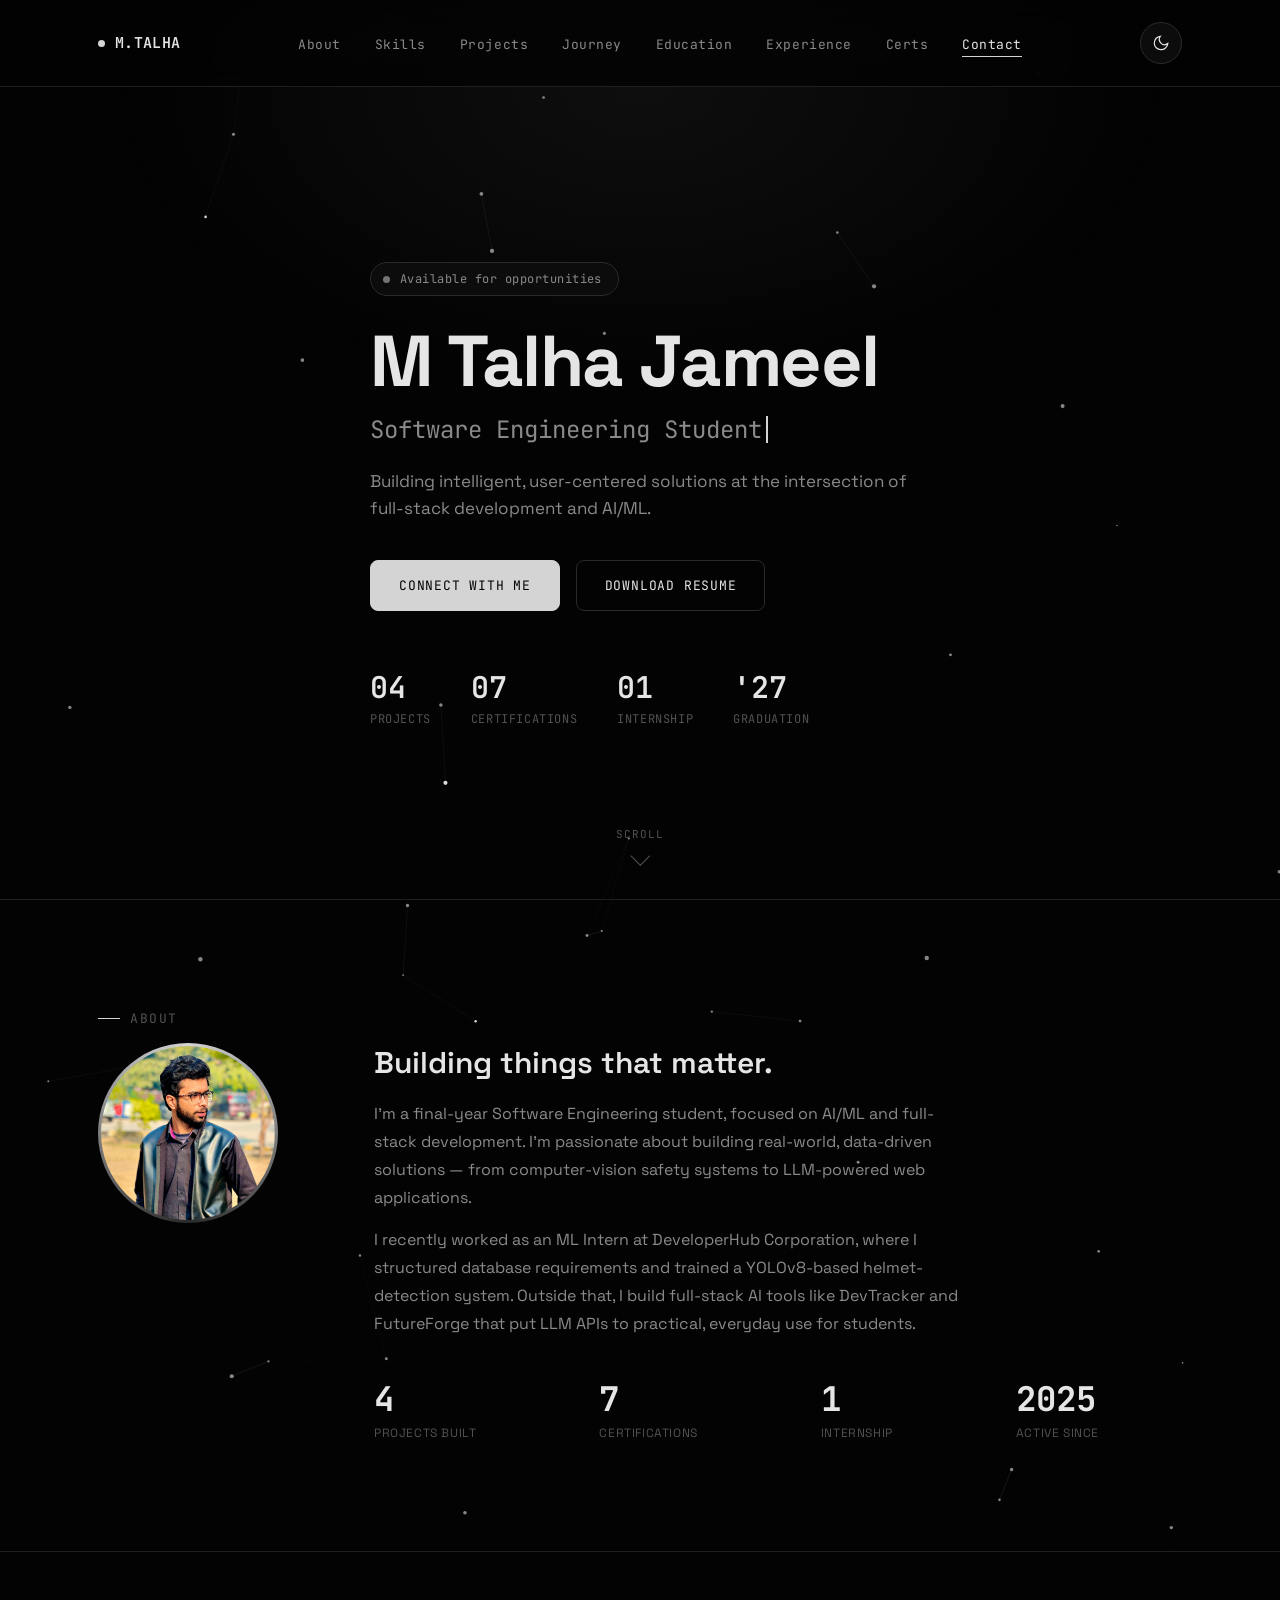
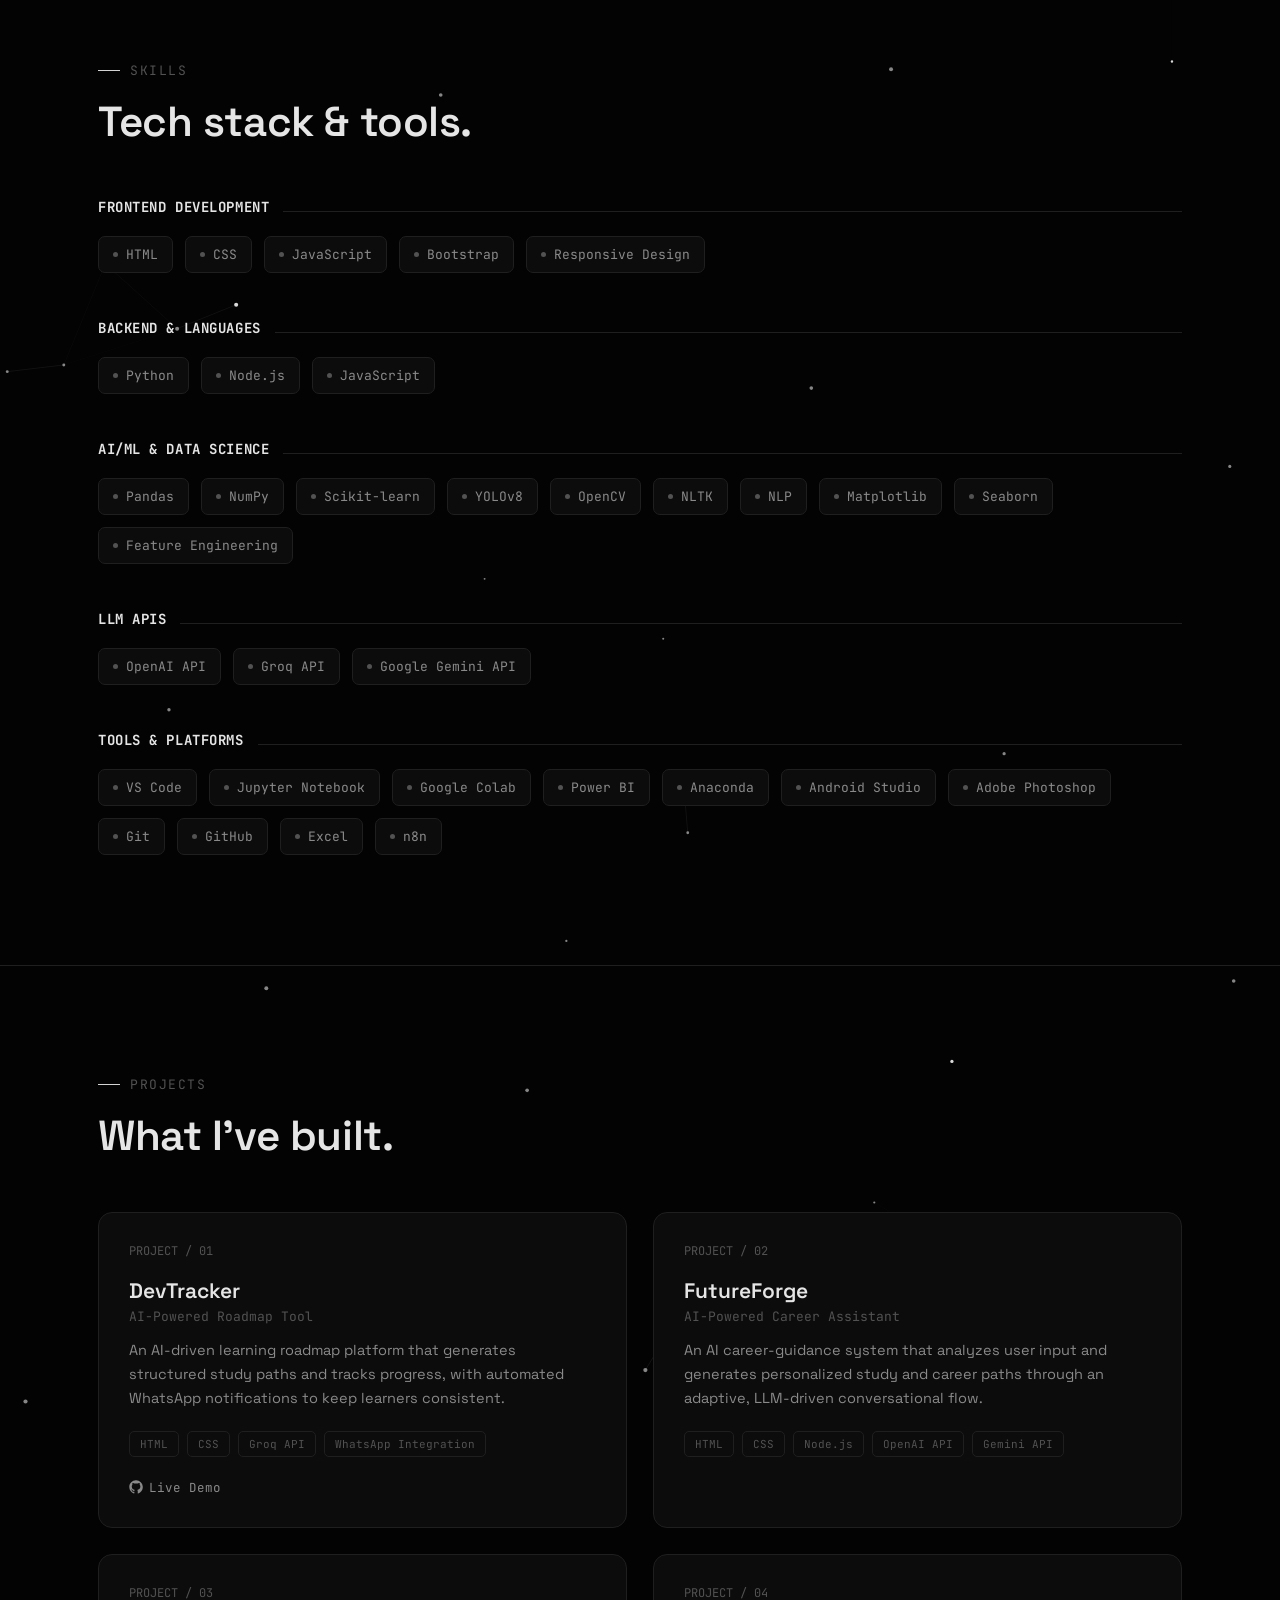
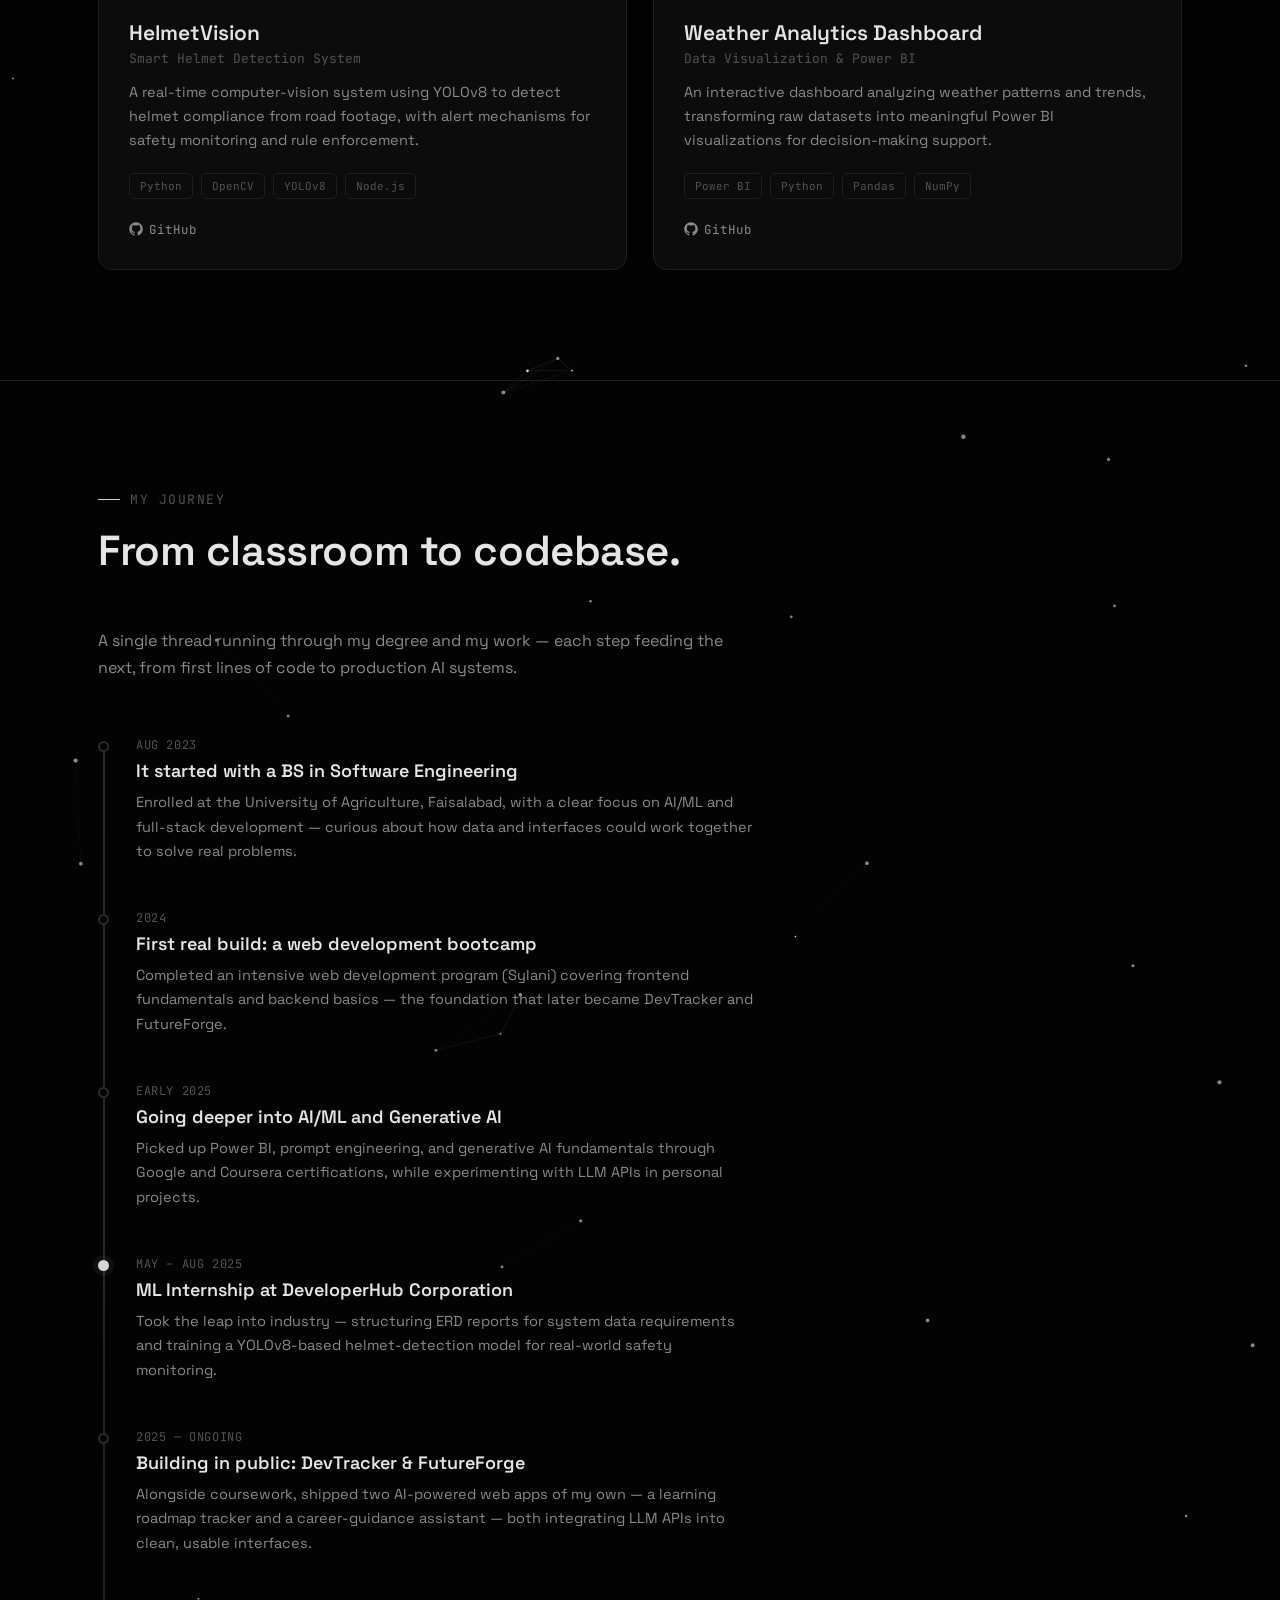
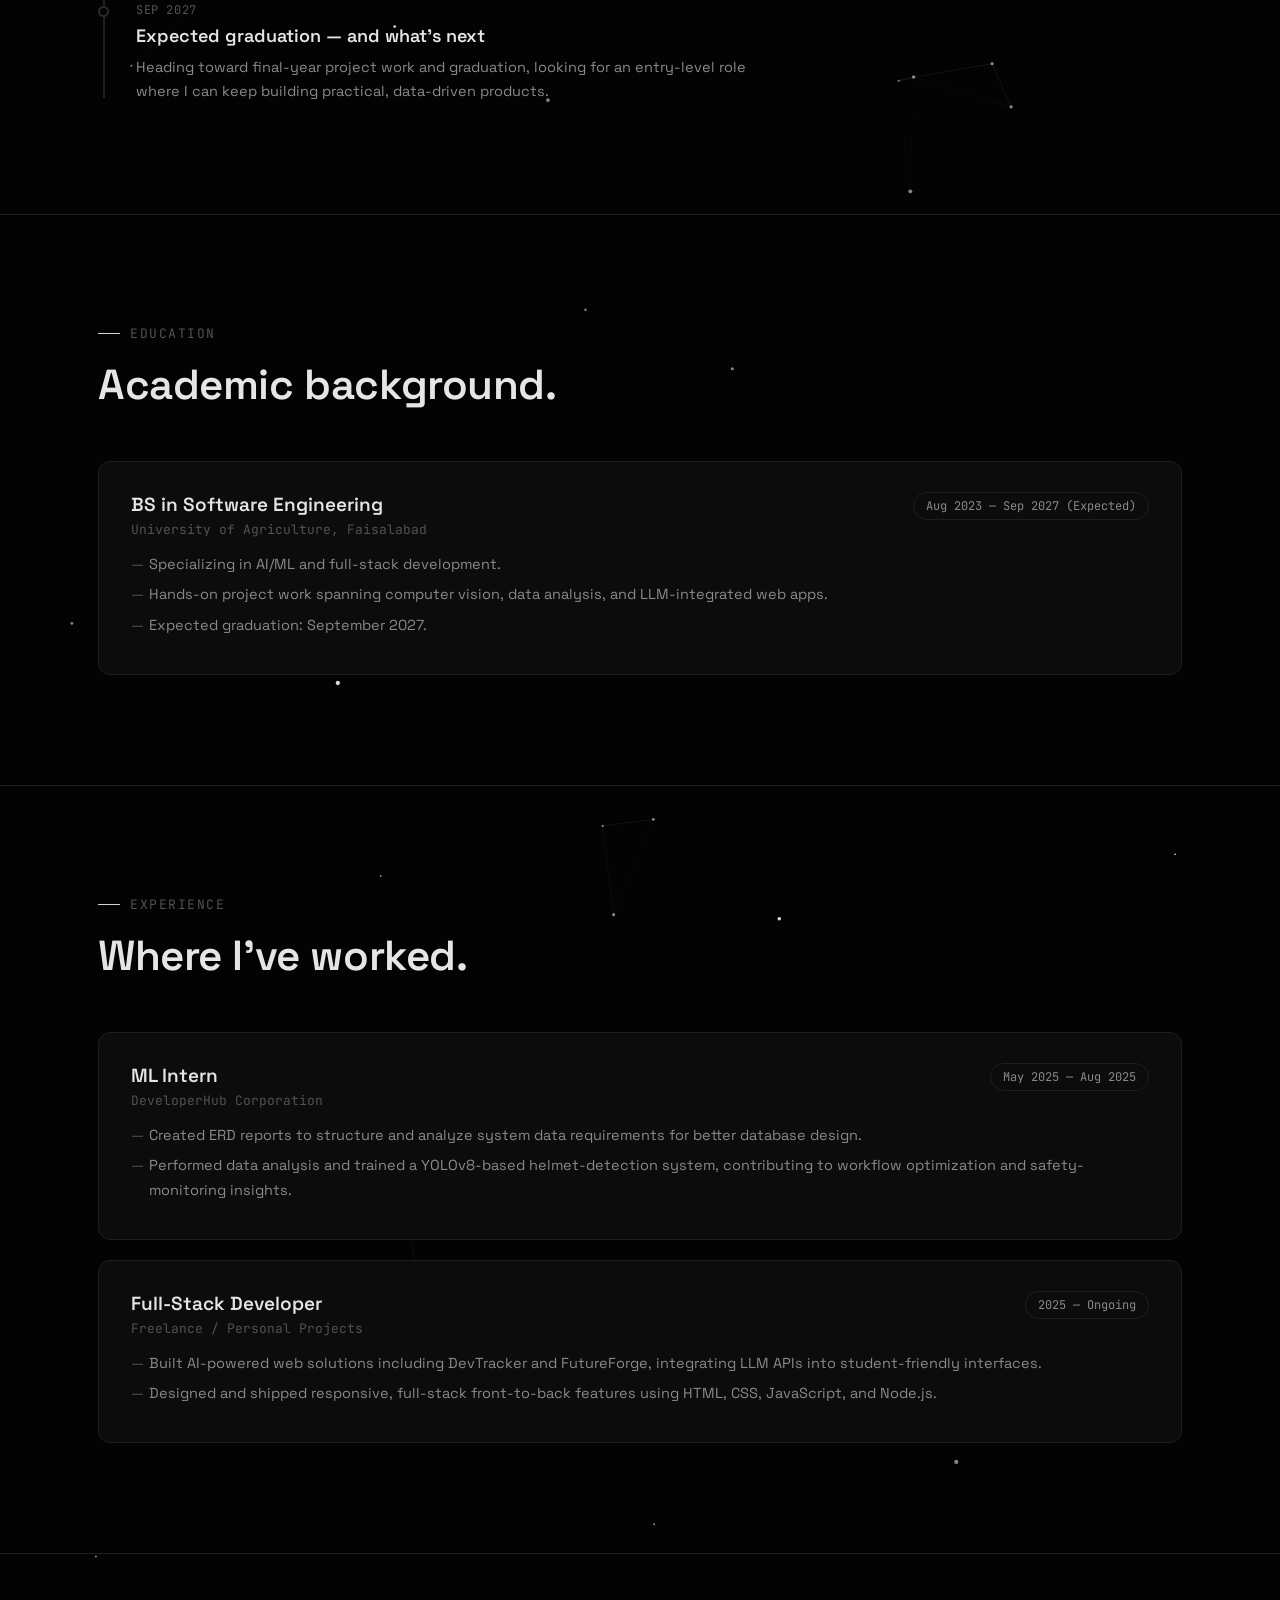
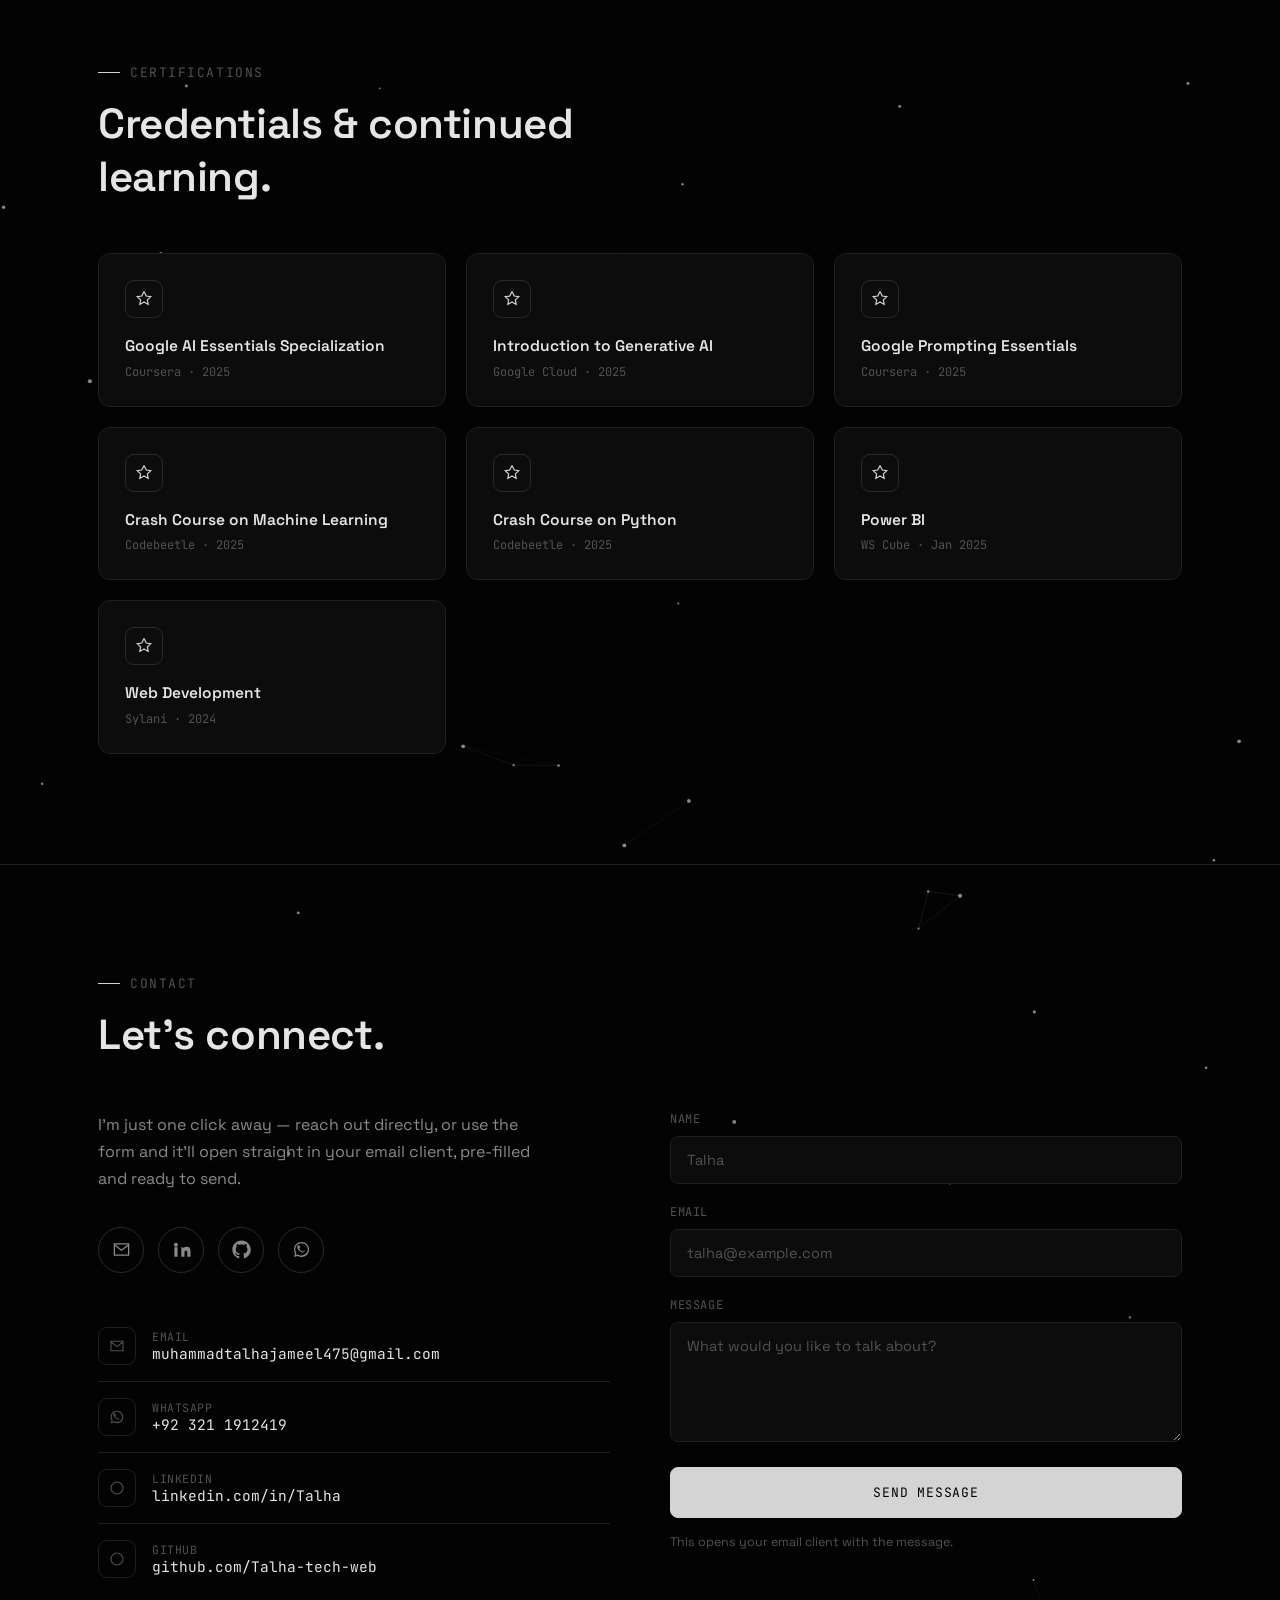
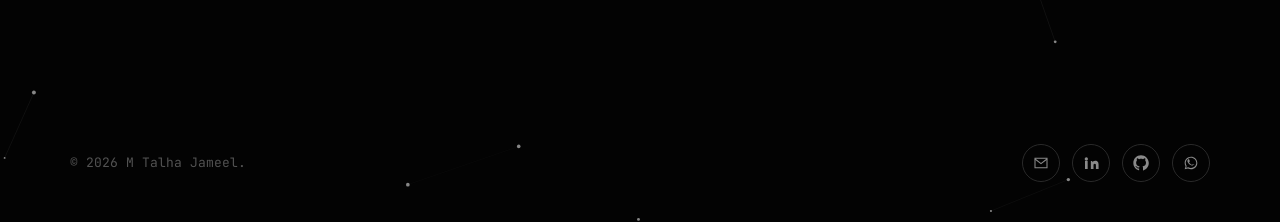
==== portfolio.html @ bb3cc90e "Add files via upload" ====
<!DOCTYPE html>
<html lang="en">

<head>
  <meta charset="UTF-8">
  <meta name="viewport" content="width=device-width, initial-scale=1.0">
  <title>M Talha Jameel — Software Engineer · Web Developer (MERN + AI)</title>
  <meta name="description"
    content="Portfolio of M Talha Jameel — final-year Software Engineering student, ML Intern, and full-stack developer building AI-powered web applications.">
  <link rel="stylesheet" href="styles.css">
</head>

<body>

  <canvas id="particle-canvas" class="bg-canvas-layer" aria-hidden="true"></canvas>
  <!-- Mobile -->
  <div class="menu-overlay"></div>
  <nav class="mobile-menu" aria-label="Mobile navigation">
    <a href="#about">About</a>
    <a href="#skills">Skills</a>
    <a href="#projects">Projects</a>
    <a href="#journey">My Journey</a>
    <a href="#education">Education</a>
    <a href="#experience">Experience</a>
    <a href="#certifications">Certifications</a>
    <a href="#contact">Contact</a>
  </nav>
  <!-- navbar -->
  <header class="navbar">
    <div class="navbar-inner">
      <a href="#hero" class="brand mono"><span class="brand-dot"></span> M.TALHA</a>
      <ul class="nav-links">
        <li><a href="#about" class="nav-link">About</a></li>
        <li><a href="#skills" class="nav-link">Skills</a></li>
        <li><a href="#projects" class="nav-link">Projects</a></li>
        <li><a href="#journey" class="nav-link">Journey</a></li>
        <li><a href="#education" class="nav-link">Education</a></li>
        <li><a href="#experience" class="nav-link">Experience</a></li>
        <li><a href="#certifications" class="nav-link">Certs</a></li>
        <li><a href="#contact" class="nav-link">Contact</a></li>
      </ul>
      <div class="nav-actions">
        <button class="theme-toggle" data-theme-toggle aria-label="Toggle dark / light theme">
          <svg class="icon-moon" viewBox="0 0 24 24" fill="none" stroke="currentColor" stroke-width="1.6">
            <path d="M21 12.79A9 9 0 1 1 11.21 3 7 7 0 0 0 21 12.79z" />
          </svg>
          <svg class="icon-sun" viewBox="0 0 24 24" fill="none" stroke="currentColor" stroke-width="1.6">
            <circle cx="12" cy="12" r="4.5" />
            <path
              d="M12 2v3M12 19v3M4.2 4.2l2.1 2.1M17.7 17.7l2.1 2.1M2 12h3M19 12h3M4.2 19.8l2.1-2.1M17.7 6.3l2.1-2.1" />
          </svg>
        </button>
        <button class="hamburger" aria-label="Open menu"><span></span><span></span><span></span></button>
      </div>
    </div>
  </header>

  <div class="page-shell">

    <!--1 -->
    <section class="hero" id="hero">
      <div class="hero-glow-overlay"></div>
      <div class="container">
        <div class="hero-content">
          <div class="pill reveal">
            <span class="live-dot"></span> Available for opportunities
          </div>

          <h1 class="hero-name reveal reveal-delay-1">M Talha Jameel</h1>

          <div class="hero-role mono reveal reveal-delay-2" id="hero-role">
            <span class="type-text"></span><span class="cursor" aria-hidden="true"></span>
          </div>

          <p class="hero-tagline reveal reveal-delay-3">
            Building intelligent, user-centered solutions at the intersection
            of full-stack development and AI/ML.
          </p>

          <div class="btn-row reveal reveal-delay-3">
            <a href="#contact" class="btn btn-primary">Connect With Me</a>
            <a href="M_Talha_Jameel_Resume.pdf" download="M_Talha_Jameel_Resume.pdf" class="btn btn-secondary">Download
              Resume</a>
          </div>

          <div class="stat-row reveal reveal-delay-4">
            <div class="stat-item">
              <div class="stat-number mono">04</div>
              <div class="stat-label mono">Projects</div>
            </div>
            <div class="stat-item">
              <div class="stat-number mono">07</div>
              <div class="stat-label mono">Certifications</div>
            </div>
            <div class="stat-item">
              <div class="stat-number mono">01</div>
              <div class="stat-label mono">Internship</div>
            </div>
            <div class="stat-item">
              <div class="stat-number mono">'27</div>
              <div class="stat-label mono">Graduation</div>
            </div>
          </div>
        </div>
      </div>

      <div class="scroll-indicator mono">
        Scroll <span class="chevron" aria-hidden="true"></span>
      </div>
    </section>

    <!--ABOUT -->
    <section class="section" id="about">
      <div class="container">
        <div class="section-tag mono reveal">About</div>
        <div class="about-grid">
          <div class="reveal">
            <div class="avatar-ring">
              <div class="avatar-inner">
                <img src="talha%20img.jpg" alt="M Talha Jameel" style="width: 100%; height: 100%; object-fit: cover;">
              </div>
            </div>
          </div>
          <div>
            <h2 class="about-headline reveal">Building things that matter.</h2>
            <p class="about-text reveal reveal-delay-1">
              I'm a final-year Software Engineering student, focused on AI/ML and full-stack development. I'm passionate
              about building
              real-world, data-driven solutions — from computer-vision safety systems to LLM-powered
              web applications.
            </p>
            <p class="about-text reveal reveal-delay-2">
              I recently worked as an ML Intern at DeveloperHub Corporation, where I structured
              database requirements and trained a YOLOv8-based helmet-detection system. Outside that,
              I build full-stack AI tools like DevTracker and FutureForge that put LLM APIs to
              practical, everyday use for students.
            </p>
            <div class="stat-counters reveal reveal-delay-3">
              <div class="counter-item">
                <div class="counter-number mono" data-counter="4">0</div>
                <div class="counter-label">Projects Built</div>
              </div>
              <div class="counter-item">
                <div class="counter-number mono" data-counter="7">0</div>
                <div class="counter-label">Certifications</div>
              </div>
              <div class="counter-item">
                <div class="counter-number mono" data-counter="1">0</div>
                <div class="counter-label">Internship</div>
              </div>
              <div class="counter-item">
                <div class="counter-number mono" data-counter="2025">0</div>
                <div class="counter-label">Active Since</div>
              </div>
            </div>
          </div>
        </div>
      </div>
    </section>

    <!--SKILLS-->
    <section class="section" id="skills">
      <div class="container">
        <div class="section-tag mono reveal">Skills</div>
        <h2 class="section-title reveal">Tech stack &amp; tools.</h2>

        <div class="skill-category reveal">
          <div class="skill-cat-head">
            <h3 class="mono">FRONTEND DEVELOPMENT</h3>
            <div class="div-line"></div>
          </div>
          <div class="badge-grid">
            <span class="badge"><span class="dot"></span>HTML</span>
            <span class="badge"><span class="dot"></span>CSS</span>
            <span class="badge"><span class="dot"></span>JavaScript</span>
            <span class="badge"><span class="dot"></span>Bootstrap</span>
            <span class="badge"><span class="dot"></span>Responsive Design</span>
          </div>
        </div>

        <div class="skill-category reveal">
          <div class="skill-cat-head">
            <h3 class="mono">BACKEND &amp; LANGUAGES</h3>
            <div class="div-line"></div>
          </div>
          <div class="badge-grid">
            <span class="badge"><span class="dot"></span>Python</span>
            <span class="badge"><span class="dot"></span>Node.js</span>
            <span class="badge"><span class="dot"></span>JavaScript</span>
          </div>
        </div>

        <div class="skill-category reveal">
          <div class="skill-cat-head">
            <h3 class="mono">AI/ML &amp; DATA SCIENCE</h3>
            <div class="div-line"></div>
          </div>
          <div class="badge-grid">
            <span class="badge"><span class="dot"></span>Pandas</span>
            <span class="badge"><span class="dot"></span>NumPy</span>
            <span class="badge"><span class="dot"></span>Scikit-learn</span>
            <span class="badge"><span class="dot"></span>YOLOv8</span>
            <span class="badge"><span class="dot"></span>OpenCV</span>
            <span class="badge"><span class="dot"></span>NLTK</span>
            <span class="badge"><span class="dot"></span>NLP</span>
            <span class="badge"><span class="dot"></span>Matplotlib</span>
            <span class="badge"><span class="dot"></span>Seaborn</span>
            <span class="badge"><span class="dot"></span>Feature Engineering</span>
          </div>
        </div>

        <div class="skill-category reveal">
          <div class="skill-cat-head">
            <h3 class="mono">LLM APIS</h3>
            <div class="div-line"></div>
          </div>
          <div class="badge-grid">
            <span class="badge"><span class="dot"></span>OpenAI API</span>
            <span class="badge"><span class="dot"></span>Groq API</span>
            <span class="badge"><span class="dot"></span>Google Gemini API</span>
          </div>
        </div>

        <div class="skill-category reveal">
          <div class="skill-cat-head">
            <h3 class="mono">TOOLS &amp; PLATFORMS</h3>
            <div class="div-line"></div>
          </div>
          <div class="badge-grid">
            <span class="badge"><span class="dot"></span>VS Code</span>
            <span class="badge"><span class="dot"></span>Jupyter Notebook</span>
            <span class="badge"><span class="dot"></span>Google Colab</span>
            <span class="badge"><span class="dot"></span>Power BI</span>
            <span class="badge"><span class="dot"></span>Anaconda</span>
            <span class="badge"><span class="dot"></span>Android Studio</span>
            <span class="badge"><span class="dot"></span>Adobe Photoshop</span>
            <span class="badge"><span class="dot"></span>Git</span>
            <span class="badge"><span class="dot"></span>GitHub</span>
            <span class="badge"><span class="dot"></span>Excel</span>
            <span class="badge"><span class="dot"></span>n8n</span>
          </div>
        </div>
      </div>
    </section>

    <!--PROJECTS -->
    <section class="section" id="projects">
      <div class="container">
        <div class="section-tag mono reveal">Projects</div>
        <h2 class="section-title reveal">What I've built.</h2>

        <div class="project-grid">

          <div class="project-card reveal">
            <div class="card-glow"></div>
            <div class="project-index mono">PROJECT / 01</div>
            <h3 class="project-title">DevTracker</h3>
            <div class="project-subtitle">AI-Powered Roadmap Tool</div>
            <p class="project-desc">
              An AI-driven learning roadmap platform that generates structured study paths and
              tracks progress, with automated WhatsApp notifications to keep learners consistent.
            </p>
            <div class="tag-row">
              <span class="tag">HTML</span><span class="tag">CSS</span><span class="tag">Groq API</span><span
                class="tag">WhatsApp Integration</span>
            </div>
            <div class="project-links">
              <a href="https://talha-tech-web.github.io/DevTracker/" target="_blank" rel="noopener"
                class="project-link mono">
                <svg viewBox="0 0 24 24" fill="currentColor">
                  <path
                    d="M12 .5C5.6.5.5 5.6.5 12c0 5.1 3.3 9.4 7.9 11 .6.1.8-.3.8-.6v-2.2c-3.2.7-3.9-1.4-3.9-1.4-.5-1.3-1.3-1.7-1.3-1.7-1-.7.1-.7.1-.7 1.2.1 1.8 1.2 1.8 1.2 1 1.8 2.7 1.3 3.4 1 .1-.7.4-1.3.7-1.6-2.6-.3-5.3-1.3-5.3-5.7 0-1.3.4-2.3 1.2-3.2-.1-.3-.5-1.5.1-3.1 0 0 1-.3 3.2 1.2.9-.3 1.9-.4 2.9-.4s2 .1 2.9.4c2.2-1.5 3.2-1.2 3.2-1.2.6 1.6.2 2.8.1 3.1.8.9 1.2 1.9 1.2 3.2 0 4.4-2.7 5.4-5.3 5.7.4.4.8 1.1.8 2.2v3.3c0 .3.2.7.8.6 4.6-1.6 7.9-5.9 7.9-11C23.5 5.6 18.4.5 12 .5Z" />
                </svg>
                Live Demo
              </a>
            </div>
          </div>

          <div class="project-card reveal">
            <div class="card-glow"></div>
            <div class="project-index mono">PROJECT / 02</div>
            <h3 class="project-title">FutureForge</h3>
            <div class="project-subtitle">AI-Powered Career Assistant</div>
            <p class="project-desc">
              An AI career-guidance system that analyzes user input and generates personalized
              study and career paths through an adaptive, LLM-driven conversational flow.
            </p>
            <div class="tag-row">
              <span class="tag">HTML</span><span class="tag">CSS</span><span class="tag">Node.js</span><span
                class="tag">OpenAI API</span><span class="tag">Gemini API</span>
            </div>
          </div>

          <div class="project-card reveal">
            <div class="card-glow"></div>
            <div class="project-index mono">PROJECT / 03</div>
            <h3 class="project-title">HelmetVision</h3>
            <div class="project-subtitle">Smart Helmet Detection System</div>
            <p class="project-desc">
              A real-time computer-vision system using YOLOv8 to detect helmet compliance from
              road footage, with alert mechanisms for safety monitoring and rule enforcement.
            </p>
            <div class="tag-row">
              <span class="tag">Python</span><span class="tag">OpenCV</span><span class="tag">YOLOv8</span><span
                class="tag">Node.js</span>
            </div>
            <div class="project-links">
              <a href="https://github.com/Talha-tech-web/helmetVision.git" target="_blank" rel="noopener"
                class="project-link mono">
                <svg viewBox="0 0 24 24" fill="currentColor">
                  <path
                    d="M12 .5C5.6.5.5 5.6.5 12c0 5.1 3.3 9.4 7.9 11 .6.1.8-.3.8-.6v-2.2c-3.2.7-3.9-1.4-3.9-1.4-.5-1.3-1.3-1.7-1.3-1.7-1-.7.1-.7.1-.7 1.2.1 1.8 1.2 1.8 1.2 1 1.8 2.7 1.3 3.4 1 .1-.7.4-1.3.7-1.6-2.6-.3-5.3-1.3-5.3-5.7 0-1.3.4-2.3 1.2-3.2-.1-.3-.5-1.5.1-3.1 0 0 1-.3 3.2 1.2.9-.3 1.9-.4 2.9-.4s2 .1 2.9.4c2.2-1.5 3.2-1.2 3.2-1.2.6 1.6.2 2.8.1 3.1.8.9 1.2 1.9 1.2 3.2 0 4.4-2.7 5.4-5.3 5.7.4.4.8 1.1.8 2.2v3.3c0 .3.2.7.8.6 4.6-1.6 7.9-5.9 7.9-11C23.5 5.6 18.4.5 12 .5Z" />
                </svg>
                GitHub
              </a>
            </div>
          </div>

          <div class="project-card reveal">
            <div class="card-glow"></div>
            <div class="project-index mono">PROJECT / 04</div>
            <h3 class="project-title">Weather Analytics Dashboard</h3>
            <div class="project-subtitle">Data Visualization &amp; Power BI</div>
            <p class="project-desc">
              An interactive dashboard analyzing weather patterns and trends, transforming raw
              datasets into meaningful Power BI visualizations for decision-making support.
            </p>
            <div class="tag-row">
              <span class="tag">Power BI</span><span class="tag">Python</span><span class="tag">Pandas</span><span
                class="tag">NumPy</span>
            </div>
            <div class="project-links">
              <a href="https://github.com/Talha-tech-web/weather-bi-.git" target="_blank" rel="noopener"
                class="project-link mono">
                <svg viewBox="0 0 24 24" fill="currentColor">
                  <path
                    d="M12 .5C5.6.5.5 5.6.5 12c0 5.1 3.3 9.4 7.9 11 .6.1.8-.3.8-.6v-2.2c-3.2.7-3.9-1.4-3.9-1.4-.5-1.3-1.3-1.7-1.3-1.7-1-.7.1-.7.1-.7 1.2.1 1.8 1.2 1.8 1.2 1 1.8 2.7 1.3 3.4 1 .1-.7.4-1.3.7-1.6-2.6-.3-5.3-1.3-5.3-5.7 0-1.3.4-2.3 1.2-3.2-.1-.3-.5-1.5.1-3.1 0 0 1-.3 3.2 1.2.9-.3 1.9-.4 2.9-.4s2 .1 2.9.4c2.2-1.5 3.2-1.2 3.2-1.2.6 1.6.2 2.8.1 3.1.8.9 1.2 1.9 1.2 3.2 0 4.4-2.7 5.4-5.3 5.7.4.4.8 1.1.8 2.2v3.3c0 .3.2.7.8.6 4.6-1.6 7.9-5.9 7.9-11C23.5 5.6 18.4.5 12 .5Z" />
                </svg>
                GitHub
              </a>
            </div>
          </div>

        </div>
      </div>
    </section>

    <!--MY JOURNEY -->
    <section class="section" id="journey">
      <div class="container">
        <div class="section-tag mono reveal">My Journey</div>
        <h2 class="section-title reveal">From classroom to codebase.</h2>
        <p class="journey-intro reveal">
          A single thread running through my degree and my work — each step feeding
          the next, from first lines of code to production AI systems.
        </p>

        <div class="timeline">
          <div class="timeline-track"></div>

          <div class="timeline-entry reveal">
            <div class="timeline-dot"></div>
            <div class="timeline-year mono">AUG 2023</div>
            <h3 class="timeline-heading">It started with a BS in Software Engineering</h3>
            <p class="timeline-text">
              Enrolled at the University of Agriculture, Faisalabad, with a clear focus on
              AI/ML and full-stack development — curious about how data and interfaces
              could work together to solve real problems.
            </p>
          </div>

          <div class="timeline-entry reveal">
            <div class="timeline-dot"></div>
            <div class="timeline-year mono">2024</div>
            <h3 class="timeline-heading">First real build: a web development bootcamp</h3>
            <p class="timeline-text">
              Completed an intensive web development program (Sylani) covering frontend
              fundamentals and backend basics — the foundation that later became DevTracker
              and FutureForge.
            </p>
          </div>

          <div class="timeline-entry reveal">
            <div class="timeline-dot"></div>
            <div class="timeline-year mono">EARLY 2025</div>
            <h3 class="timeline-heading">Going deeper into AI/ML and Generative AI</h3>
            <p class="timeline-text">
              Picked up Power BI, prompt engineering, and generative AI fundamentals through
              Google and Coursera certifications, while experimenting with LLM APIs in
              personal projects.
            </p>
          </div>

          <div class="timeline-entry is-current reveal">
            <div class="timeline-dot"></div>
            <div class="timeline-year mono">MAY – AUG 2025</div>
            <h3 class="timeline-heading">ML Internship at DeveloperHub Corporation</h3>
            <p class="timeline-text">
              Took the leap into industry — structuring ERD reports for system data
              requirements and training a YOLOv8-based helmet-detection model for
              real-world safety monitoring.
            </p>
          </div>

          <div class="timeline-entry reveal">
            <div class="timeline-dot"></div>
            <div class="timeline-year mono">2025 — ONGOING</div>
            <h3 class="timeline-heading">Building in public: DevTracker &amp; FutureForge</h3>
            <p class="timeline-text">
              Alongside coursework, shipped two AI-powered web apps of my own — a learning
              roadmap tracker and a career-guidance assistant — both integrating LLM APIs
              into clean, usable interfaces.
            </p>
          </div>

          <div class="timeline-entry reveal">
            <div class="timeline-dot"></div>
            <div class="timeline-year mono">SEP 2027</div>
            <h3 class="timeline-heading">Expected graduation — and what's next</h3>
            <p class="timeline-text">
              Heading toward final-year project work and graduation, looking for an
              entry-level role where I can keep building practical, data-driven products.
            </p>
          </div>
        </div>
      </div>
    </section>

    <!--EDUCATION -->
    <section class="section" id="education">
      <div class="container">
        <div class="section-tag mono reveal">Education</div>
        <h2 class="section-title reveal">Academic background.</h2>

        <div class="info-card reveal">
          <div class="info-card-top">
            <div>
              <div class="info-card-role">BS in Software Engineering</div>
              <div class="info-card-org">University of Agriculture, Faisalabad</div>
            </div>
            <div class="info-card-period mono">Aug 2023 — Sep 2027 (Expected)</div>
          </div>
          <ul>
            <li>Specializing in AI/ML and full-stack development.</li>
            <li>Hands-on project work spanning computer vision, data analysis, and LLM-integrated web apps.</li>
            <li>Expected graduation: September 2027.</li>
          </ul>
        </div>
      </div>
    </section>

    <!--EXPERIENCE -->
    <section class="section" id="experience">
      <div class="container">
        <div class="section-tag mono reveal">Experience</div>
        <h2 class="section-title reveal">Where I've worked.</h2>

        <div class="info-card reveal">
          <div class="info-card-top">
            <div>
              <div class="info-card-role">ML Intern</div>
              <div class="info-card-org">DeveloperHub Corporation</div>
            </div>
            <div class="info-card-period mono">May 2025 — Aug 2025</div>
          </div>
          <ul>
            <li>Created ERD reports to structure and analyze system data requirements for better database design.</li>
            <li>Performed data analysis and trained a YOLOv8-based helmet-detection system, contributing to workflow
              optimization and safety-monitoring insights.</li>
          </ul>
        </div>

        <div class="info-card reveal reveal-delay-1">
          <div class="info-card-top">
            <div>
              <div class="info-card-role">Full-Stack Developer</div>
              <div class="info-card-org">Freelance / Personal Projects</div>
            </div>
            <div class="info-card-period mono">2025 — Ongoing</div>
          </div>
          <ul>
            <li>Built AI-powered web solutions including DevTracker and FutureForge, integrating LLM APIs into
              student-friendly interfaces.</li>
            <li>Designed and shipped responsive, full-stack front-to-back features using HTML, CSS, JavaScript, and
              Node.js.</li>
          </ul>
        </div>
      </div>
    </section>

    <!--CERTIFICATIONS-->
    <section class="section" id="certifications">
      <div class="container">
        <div class="section-tag mono reveal">Certifications</div>
        <h2 class="section-title reveal">Credentials &amp; continued learning.</h2>

        <div class="cert-grid">
          <div class="cert-card reveal">
            <div class="cert-icon"><svg viewBox="0 0 24 24" fill="none" stroke="currentColor" stroke-width="1.6">
                <path d="M12 2l3 6 6 .9-4.5 4.3 1 6L12 16l-5.5 3.2 1-6L3 9l6-.9 3-6z" />
              </svg></div>
            <div class="cert-title">Google AI Essentials Specialization</div>
            <div class="cert-meta mono">Coursera · 2025</div>
          </div>
          <div class="cert-card reveal reveal-delay-1">
            <div class="cert-icon"><svg viewBox="0 0 24 24" fill="none" stroke="currentColor" stroke-width="1.6">
                <path d="M12 2l3 6 6 .9-4.5 4.3 1 6L12 16l-5.5 3.2 1-6L3 9l6-.9 3-6z" />
              </svg></div>
            <div class="cert-title">Introduction to Generative AI</div>
            <div class="cert-meta mono">Google Cloud · 2025</div>
          </div>
          <div class="cert-card reveal reveal-delay-2">
            <div class="cert-icon"><svg viewBox="0 0 24 24" fill="none" stroke="currentColor" stroke-width="1.6">
                <path d="M12 2l3 6 6 .9-4.5 4.3 1 6L12 16l-5.5 3.2 1-6L3 9l6-.9 3-6z" />
              </svg></div>
            <div class="cert-title">Google Prompting Essentials</div>
            <div class="cert-meta mono">Coursera · 2025</div>
          </div>
          <div class="cert-card reveal">
            <div class="cert-icon"><svg viewBox="0 0 24 24" fill="none" stroke="currentColor" stroke-width="1.6">
                <path d="M12 2l3 6 6 .9-4.5 4.3 1 6L12 16l-5.5 3.2 1-6L3 9l6-.9 3-6z" />
              </svg></div>
            <div class="cert-title">Crash Course on Machine Learning</div>
            <div class="cert-meta mono">Codebeetle · 2025</div>
          </div>
          <div class="cert-card reveal reveal-delay-1">
            <div class="cert-icon"><svg viewBox="0 0 24 24" fill="none" stroke="currentColor" stroke-width="1.6">
                <path d="M12 2l3 6 6 .9-4.5 4.3 1 6L12 16l-5.5 3.2 1-6L3 9l6-.9 3-6z" />
              </svg></div>
            <div class="cert-title">Crash Course on Python</div>
            <div class="cert-meta mono">Codebeetle · 2025</div>
          </div>
          <div class="cert-card reveal reveal-delay-2">
            <div class="cert-icon"><svg viewBox="0 0 24 24" fill="none" stroke="currentColor" stroke-width="1.6">
                <path d="M12 2l3 6 6 .9-4.5 4.3 1 6L12 16l-5.5 3.2 1-6L3 9l6-.9 3-6z" />
              </svg></div>
            <div class="cert-title">Power BI</div>
            <div class="cert-meta mono">WS Cube · Jan 2025</div>
          </div>
          <div class="cert-card reveal">
            <div class="cert-icon"><svg viewBox="0 0 24 24" fill="none" stroke="currentColor" stroke-width="1.6">
                <path d="M12 2l3 6 6 .9-4.5 4.3 1 6L12 16l-5.5 3.2 1-6L3 9l6-.9 3-6z" />
              </svg></div>
            <div class="cert-title">Web Development</div>
            <div class="cert-meta mono">Sylani · 2024</div>
          </div>
        </div>
      </div>
    </section>

    <!-- CONTACT-->
    <section class="section" id="contact" style="border-bottom:none;">
      <div class="container">
        <div class="section-tag mono reveal">Contact</div>
        <h2 class="section-title reveal">Let's connect.</h2>

        <div class="contact-grid">
          <div class="reveal">
            <p class="contact-lead">
              I'm just one click away — reach out directly, or use the form and
              it'll open straight in your email client, pre-filled and ready to send.
            </p>

            <div class="social-icons">
              <a href="mailto:muhammadtalhajameel475@gmail.com" class="social-icon" aria-label="Email" title="Email">
                <svg viewBox="0 0 24 24" fill="none" stroke="currentColor" stroke-width="1.6">
                  <path d="M3 5h18v14H3z" />
                  <path d="M3 6l9 7 9-7" />
                </svg>
              </a>
              <a href="https://www.linkedin.com/in/talha-9ba85627b?utm_source=share_via&utm_content=profile&utm_medium=member_android"
                target="_blank" rel="noopener" class="social-icon" aria-label="LinkedIn" title="LinkedIn">
                <svg viewBox="0 0 24 24" fill="currentColor">
                  <path
                    d="M4.98 3.5a2.5 2.5 0 1 1 0 5 2.5 2.5 0 0 1 0-5zM3 9h4v12H3V9zm6.5 0H14v1.7h.06c.6-1.1 2-2.2 4.1-2.2 4.4 0 5.2 2.6 5.2 6V21h-4v-5c0-1.2 0-2.7-1.7-2.7-1.7 0-1.9 1.3-1.9 2.6V21h-4V9z" />
                </svg>
              </a>
              <a href="https://github.com/Talha-tech-web" target="_blank" rel="noopener" class="social-icon"
                aria-label="GitHub" title="GitHub">
                <svg viewBox="0 0 24 24" fill="currentColor">
                  <path
                    d="M12 .5C5.6.5.5 5.6.5 12c0 5.1 3.3 9.4 7.9 11 .6.1.8-.3.8-.6v-2.2c-3.2.7-3.9-1.4-3.9-1.4-.5-1.3-1.3-1.7-1.3-1.7-1-.7.1-.7.1-.7 1.2.1 1.8 1.2 1.8 1.2 1 1.8 2.7 1.3 3.4 1 .1-.7.4-1.3.7-1.6-2.6-.3-5.3-1.3-5.3-5.7 0-1.3.4-2.3 1.2-3.2-.1-.3-.5-1.5.1-3.1 0 0 1-.3 3.2 1.2.9-.3 1.9-.4 2.9-.4s2 .1 2.9.4c2.2-1.5 3.2-1.2 3.2-1.2.6 1.6.2 2.8.1 3.1.8.9 1.2 1.9 1.2 3.2 0 4.4-2.7 5.4-5.3 5.7.4.4.8 1.1.8 2.2v3.3c0 .3.2.7.8.6 4.6-1.6 7.9-5.9 7.9-11C23.5 5.6 18.4.5 12 .5Z" />
                </svg>
              </a>
              <a href="https://wa.me/923211912419?text=Hi%20Talha%2C%20I%20saw%20your%20portfolio%20and%20would%20like%20to%20connect!"
                target="_blank" rel="noopener" class="social-icon" aria-label="WhatsApp" title="WhatsApp">
                <svg viewBox="0 0 24 24" fill="currentColor">
                  <path
                    d="M17.5 14.4c-.3-.1-1.7-.8-2-.9-.3-.1-.5-.1-.7.1-.2.3-.7.9-.9 1.1-.2.2-.3.2-.6.1-.3-.2-1.3-.5-2.4-1.5-.9-.8-1.5-1.8-1.7-2.1-.2-.3 0-.5.1-.6.1-.2.6-.7.8-.9.2-.2.2-.4.1-.6-.1-.2-.7-1.6-.9-2.2-.2-.5-.4-.4-.6-.4h-.5c-.2 0-.5.1-.7.3-.2.2-.9.9-.9 2.1s.9 2.5 1 2.7c.1.2 1.5 2.4 3.8 3.4 2.3 1 2.3.7 2.7.6.4 0 1.4-.6 1.6-1.1.2-.5.2-1 .1-1.1-.1-.1-.2-.1-.4-.2z" />
                  <path
                    d="M12 2.5c-5.2 0-9.5 4.2-9.5 9.5 0 1.8.5 3.4 1.4 4.8L2.5 21.5l4.9-1.3c1.3.8 2.9 1.2 4.6 1.2 5.2 0 9.5-4.2 9.5-9.5s-4.3-9.4-9.5-9.4zm0 17.1c-1.5 0-2.9-.4-4.1-1.1l-.3-.2-2.8.7.7-2.7-.2-.3c-.8-1.3-1.2-2.7-1.2-4.2 0-4.3 3.5-7.8 7.9-7.8s7.9 3.5 7.9 7.8-3.6 7.8-7.9 7.8z" />
                </svg>
              </a>
            </div>

            <a href="mailto:muhammadtalhajameel475@gmail.com" class="contact-row">
              <div class="contact-row-icon"><svg viewBox="0 0 24 24" fill="none" stroke="currentColor"
                  stroke-width="1.6">
                  <path d="M3 5h18v14H3z" />
                  <path d="M3 6l9 7 9-7" />
                </svg></div>
              <div>
                <div class="contact-row-label mono">Email</div>
                <div class="contact-row-value">muhammadtalhajameel475@gmail.com</div>
              </div>
            </a>
            <a href="https://wa.me/923211912419?text=Hi%20Talha%2C%20I%20saw%20your%20portfolio%20and%20would%20like%20to%20connect!"
              target="_blank" rel="noopener" class="contact-row">
              <div class="contact-row-icon"><svg viewBox="0 0 24 24" fill="currentColor">
                  <path
                    d="M17.5 14.4c-.3-.1-1.7-.8-2-.9-.3-.1-.5-.1-.7.1-.2.3-.7.9-.9 1.1-.2.2-.3.2-.6.1-.3-.2-1.3-.5-2.4-1.5-.9-.8-1.5-1.8-1.7-2.1-.2-.3 0-.5.1-.6.1-.2.6-.7.8-.9.2-.2.2-.4.1-.6-.1-.2-.7-1.6-.9-2.2-.2-.5-.4-.4-.6-.4h-.5c-.2 0-.5.1-.7.3-.2.2-.9.9-.9 2.1s.9 2.5 1 2.7c.1.2 1.5 2.4 3.8 3.4 2.3 1 2.3.7 2.7.6.4 0 1.4-.6 1.6-1.1.2-.5.2-1 .1-1.1-.1-.1-.2-.1-.4-.2z" />
                  <path
                    d="M12 2.5c-5.2 0-9.5 4.2-9.5 9.5 0 1.8.5 3.4 1.4 4.8L2.5 21.5l4.9-1.3c1.3.8 2.9 1.2 4.6 1.2 5.2 0 9.5-4.2 9.5-9.5s-4.3-9.4-9.5-9.4zm0 17.1c-1.5 0-2.9-.4-4.1-1.1l-.3-.2-2.8.7.7-2.7-.2-.3c-.8-1.3-1.2-2.7-1.2-4.2 0-4.3 3.5-7.8 7.9-7.8s7.9 3.5 7.9 7.8-3.6 7.8-7.9 7.8z" />
                </svg></div>
              <div>
                <div class="contact-row-label mono">WhatsApp</div>
                <div class="contact-row-value">+92 321 1912419</div>
              </div>
            </a>
            <a href="https://www.linkedin.com/in/talha-9ba85627b?utm_source=share_via&utm_content=profile&utm_medium=member_android"
              target="_blank" rel="noopener" class="contact-row">
              <div class="contact-row-icon"><svg viewBox="0 0 24 24" fill="none" stroke="currentColor"
                  stroke-width="1.6">
                  <circle cx="12" cy="12" r="9" />
                </svg></div>
              <div>
                <div class="contact-row-label mono">LinkedIn</div>
                <div class="contact-row-value">linkedin.com/in/Talha</div>
              </div>
            </a>
            <a href="https://github.com/Talha-tech-web" target="_blank" rel="noopener" class="contact-row">
              <div class="contact-row-icon"><svg viewBox="0 0 24 24" fill="none" stroke="currentColor"
                  stroke-width="1.6">
                  <circle cx="12" cy="12" r="9" />
                </svg></div>
              <div>
                <div class="contact-row-label mono">GitHub</div>
                <div class="contact-row-value">github.com/Talha-tech-web</div>
              </div>
            </a>
          </div>

          <form id="contact-form" data-mail-to="muhammadtalhajameel475@gmail.com" class="reveal reveal-delay-1">
            <div class="form-group">
              <label for="cf-name">Name</label>
              <input type="text" id="cf-name" name="name" placeholder="Talha" required>
            </div>
            <div class="form-group">
              <label for="cf-email">Email</label>
              <input type="email" id="cf-email" name="email" placeholder="talha@example.com" required>
            </div>
            <div class="form-group">
              <label for="cf-message">Message</label>
              <textarea id="cf-message" name="message" rows="5" placeholder="What would you like to talk about?"
                required></textarea>
            </div>
            <button type="submit" class="btn btn-primary" style="width:100%;">Send Message</button>
            <p class="form-note">This opens your email client with the message. </p>
          </form>
        </div>
      </div>
    </section>

  </div>
  <!-- /page-shell -->

  <!--  FOOTER -->
  <footer class="footer container page-shell">
    <div class="footer-credit mono">© <span id="year"></span> M Talha Jameel.</div>
    <div class="footer-socials">
      <a href="mailto:muhammadtalhajameel475@gmail.com" class="social-icon" aria-label="Email"><svg viewBox="0 0 24 24"
          fill="none" stroke="currentColor" stroke-width="1.6">
          <path d="M3 5h18v14H3z" />
          <path d="M3 6l9 7 9-7" />
        </svg></a>
      <a href="https://www.linkedin.com/in/talha-9ba85627b?utm_source=share_via&utm_content=profile&utm_medium=member_android"
        target="_blank" rel="noopener" class="social-icon" aria-label="LinkedIn"><svg viewBox="0 0 24 24"
          fill="currentColor">
          <path
            d="M4.98 3.5a2.5 2.5 0 1 1 0 5 2.5 2.5 0 0 1 0-5zM3 9h4v12H3V9zm6.5 0H14v1.7h.06c.6-1.1 2-2.2 4.1-2.2 4.4 0 5.2 2.6 5.2 6V21h-4v-5c0-1.2 0-2.7-1.7-2.7-1.7 0-1.9 1.3-1.9 2.6V21h-4V9z" />
        </svg></a>
      <a href="https://github.com/Talha-tech-web" target="_blank" rel="noopener" class="social-icon"
        aria-label="GitHub"><svg viewBox="0 0 24 24" fill="currentColor">
          <path
            d="M12 .5C5.6.5.5 5.6.5 12c0 5.1 3.3 9.4 7.9 11 .6.1.8-.3.8-.6v-2.2c-3.2.7-3.9-1.4-3.9-1.4-.5-1.3-1.3-1.7-1.3-1.7-1-.7.1-.7.1-.7 1.2.1 1.8 1.2 1.8 1.2 1 1.8 2.7 1.3 3.4 1 .1-.7.4-1.3.7-1.6-2.6-.3-5.3-1.3-5.3-5.7 0-1.3.4-2.3 1.2-3.2-.1-.3-.5-1.5.1-3.1 0 0 1-.3 3.2 1.2.9-.3 1.9-.4 2.9-.4s2 .1 2.9.4c2.2-1.5 3.2-1.2 3.2-1.2.6 1.6.2 2.8.1 3.1.8.9 1.2 1.9 1.2 3.2 0 4.4-2.7 5.4-5.3 5.7.4.4.8 1.1.8 2.2v3.3c0 .3.2.7.8.6 4.6-1.6 7.9-5.9 7.9-11C23.5 5.6 18.4.5 12 .5Z" />
        </svg></a>
      <a href="https://wa.me/923211912419" target="_blank" rel="noopener" class="social-icon" aria-label="WhatsApp"><svg
          viewBox="0 0 24 24" fill="currentColor">
          <path
            d="M17.5 14.4c-.3-.1-1.7-.8-2-.9-.3-.1-.5-.1-.7.1-.2.3-.7.9-.9 1.1-.2.2-.3.2-.6.1-.3-.2-1.3-.5-2.4-1.5-.9-.8-1.5-1.8-1.7-2.1-.2-.3 0-.5.1-.6.1-.2.6-.7.8-.9.2-.2.2-.4.1-.6-.1-.2-.7-1.6-.9-2.2-.2-.5-.4-.4-.6-.4h-.5c-.2 0-.5.1-.7.3-.2.2-.9.9-.9 2.1s.9 2.5 1 2.7c.1.2 1.5 2.4 3.8 3.4 2.3 1 2.3.7 2.7.6.4 0 1.4-.6 1.6-1.1.2-.5.2-1 .1-1.1-.1-.1-.2-.1-.4-.2z" />
          <path
            d="M12 2.5c-5.2 0-9.5 4.2-9.5 9.5 0 1.8.5 3.4 1.4 4.8L2.5 21.5l4.9-1.3c1.3.8 2.9 1.2 4.6 1.2 5.2 0 9.5-4.2 9.5-9.5s-4.3-9.4-9.5-9.4zm0 17.1c-1.5 0-2.9-.4-4.1-1.1l-.3-.2-2.8.7.7-2.7-.2-.3c-.8-1.3-1.2-2.7-1.2-4.2 0-4.3 3.5-7.8 7.9-7.8s7.9 3.5 7.9 7.8-3.6 7.8-7.9 7.8z" />
        </svg></a>
    </div>
  </footer>

  <script src="script.js"></script>
  <script>document.getElementById('year').textContent = new Date().getFullYear();</script>
</body>

</html>
---- styles.css ----
/* ---------- Fonts ---------- */
@import url('https://fonts.googleapis.com/css2?family=Space+Grotesk:wght@400;500;600;700&family=JetBrains+Mono:wght@400;500;600&display=swap');

/* ---------- Design tokens ---------- */
:root,
[data-theme="dark"] {
  --bg: #030303;
  --surface: #0c0c0c;
  --surface-hover: #141414;
  --elevated: #1a1a1a;
  --border: #1f1f1f;
  --border-hover: #2a2a2a;
  --text-primary: #e5e5e5;
  --text-secondary: #8a8a8a;
  --text-muted: #525252;
  --accent: #d4d4d4;
  --accent-hover: #ffffff;
  --accent-glow: rgba(212, 212, 212, 0.06);
  --success: #737373;
  --shadow-color: rgba(0, 0, 0, 0.6);
  --particle-text: #a3a3a3;
  --particle-muted: #dddddd;
  --particle-accent: #ffffff;
  color-scheme: dark;
}

[data-theme="light"] {
  --bg: #f7f7f5;
  --surface: #ffffff;
  --surface-hover: #f0f0ee;
  --elevated: #ffffff;
  --border: #e3e3e0;
  --border-hover: #d1d1cc;
  --text-primary: #171717;
  --text-secondary: #525252;
  --text-muted: #a3a3a3;
  --accent: #262626;
  --accent-hover: #000000;
  --accent-glow: rgba(0, 0, 0, 0.04);
  --success: #737373;
  --shadow-color: rgba(0, 0, 0, 0.08);
  --particle-text: #525252;
  --particle-muted: #171717;
  --particle-accent: #000000;
  color-scheme: light;
}

/* ---------- Reset ---------- */
* { margin: 0; padding: 0; box-sizing: border-box; }

html { scroll-behavior: smooth; }

body {
  background: var(--bg);
  color: var(--text-primary);
  font-family: 'Space Grotesk', sans-serif;
  -webkit-font-smoothing: antialiased;
  overflow-x: hidden;
  transition: background-color 0.4s ease, color 0.4s ease;
}

a { color: inherit; text-decoration: none; }
ul { list-style: none; }
button { font-family: inherit; cursor: pointer; border: none; background: none; color: inherit; }
img { max-width: 100%; display: block; }

::selection { background: var(--accent); color: var(--bg); }

::-webkit-scrollbar { width: 10px; }
::-webkit-scrollbar-track { background: var(--bg); }
::-webkit-scrollbar-thumb { background: var(--border-hover); border-radius: 10px; }
::-webkit-scrollbar-thumb:hover { background: var(--text-muted); }

.mono { font-family: 'JetBrains Mono', monospace; }

:focus-visible {
  outline: 2px solid var(--accent);
  outline-offset: 3px;
  border-radius: 4px;
}

/* ---------- Layout helpers ---------- */
.container {
  max-width: 1140px;
  margin: 0 auto;
  padding: 0 28px;
}

.section {
  padding: 110px 0;
  border-bottom: 1px solid var(--border);
  position: relative;
}

.section-tag {
  font-family: 'JetBrains Mono', monospace;
  font-size: 13px;
  letter-spacing: 0.12em;
  text-transform: uppercase;
  color: var(--text-muted);
  display: flex;
  align-items: center;
  gap: 10px;
  margin-bottom: 16px;
}

.section-tag::before {
  content: '';
  width: 22px;
  height: 1px;
  background: var(--accent);
}

.section-title {
  font-size: clamp(28px, 4vw, 42px);
  font-weight: 600;
  letter-spacing: -0.01em;
  margin-bottom: 50px;
  max-width: 640px;
}

.section-title span { color: var(--text-muted); }

.reveal {
  opacity: 0;
  transform: translateY(28px);
  transition: opacity 0.7s cubic-bezier(.2,.7,.2,1), transform 0.7s cubic-bezier(.2,.7,.2,1);
}
.reveal.is-visible { opacity: 1; transform: translateY(0); }
.reveal-delay-1 { transition-delay: .08s; }
.reveal-delay-2 { transition-delay: .16s; }
.reveal-delay-3 { transition-delay: .24s; }
.reveal-delay-4 { transition-delay: .32s; }

@media (prefers-reduced-motion: reduce) {
  .reveal { transition: none; opacity: 1; transform: none; }
  html { scroll-behavior: auto; }
}

/* ---------- Buttons ---------- */
.btn {
  display: inline-flex;
  align-items: center;
  justify-content: center;
  gap: 8px;
  font-family: 'JetBrains Mono', monospace;
  font-size: 13px;
  letter-spacing: 0.06em;
  text-transform: uppercase;
  padding: 16px 28px;
  border-radius: 8px;
  min-height: 48px;
  transition: transform 0.25s ease, box-shadow 0.25s ease, background-color 0.25s ease, border-color .25s ease, color .25s ease;
  white-space: nowrap;
}

.btn-primary {
  background: var(--accent);
  color: var(--bg);
  border: 1px solid var(--accent);
}
.btn-primary:hover {
  background: var(--accent-hover);
  border-color: var(--accent-hover);
  transform: translateY(-3px);
  box-shadow: 0 14px 34px var(--accent-glow), 0 0 0 1px var(--accent-glow);
}

.btn-secondary {
  background: transparent;
  color: var(--text-primary);
  border: 1px solid var(--border-hover);
}
.btn-secondary:hover {
  border-color: var(--accent);
  color: var(--accent-hover);
  transform: translateY(-3px);
  box-shadow: 0 14px 34px var(--shadow-color);
}

.btn-ghost {
  background: transparent;
  color: var(--text-secondary);
  border: 1px solid var(--border);
  padding: 12px 20px;
}
.btn-ghost:hover { border-color: var(--border-hover); color: var(--text-primary); }

.btn-row { display: flex; flex-wrap: wrap; gap: 16px; }

/* ---------- Navbar ---------- */
.navbar {
  position: fixed;
  top: 0; left: 0; right: 0;
  z-index: 1000;
  background: color-mix(in srgb, var(--bg) 78%, transparent);
  backdrop-filter: blur(14px);
  border-bottom: 1px solid var(--border);
  transition: padding 0.3s ease, background-color 0.3s ease;
}

.navbar-inner {
  display: flex;
  align-items: center;
  justify-content: space-between;
  padding: 22px 28px;
  max-width: 1140px;
  margin: 0 auto;
  transition: padding 0.3s ease;
}

.navbar.scrolled .navbar-inner { padding: 14px 28px; }

.brand {
  font-family: 'JetBrains Mono', monospace;
  font-weight: 600;
  font-size: 15px;
  letter-spacing: 0.02em;
  display: flex;
  align-items: center;
  gap: 10px;
}
.brand-dot { width: 7px; height: 7px; border-radius: 50%; background: var(--accent); }

.nav-links {
  display: flex;
  align-items: center;
  gap: 34px;
  list-style: none;
}

.nav-link {
  position: relative;
  font-family: 'JetBrains Mono', monospace;
  font-size: 13px;
  letter-spacing: 0.04em;
  color: var(--text-secondary);
  padding-bottom: 4px;
  transition: color 0.25s ease;
}
.nav-link::after {
  content: '';
  position: absolute;
  left: 0; bottom: 0;
  width: 0; height: 1px;
  background: var(--accent);
  transition: width 0.3s ease;
}
.nav-link:hover, .nav-link.active { color: var(--text-primary); }
.nav-link:hover::after, .nav-link.active::after { width: 100%; }

.nav-actions { display: flex; align-items: center; gap: 14px; }

.theme-toggle {
  width: 42px; height: 42px;
  border-radius: 50%;
  border: 1px solid var(--border-hover);
  display: flex; align-items: center; justify-content: center;
  background: var(--surface);
  color: var(--text-primary);
  transition: border-color 0.25s ease, transform 0.25s ease, background-color 0.25s ease;
  flex-shrink: 0;
}
.theme-toggle:hover { border-color: var(--accent); transform: rotate(20deg); }
.theme-toggle svg { width: 18px; height: 18px; }
[data-theme="dark"] .icon-sun { display: none; }
[data-theme="light"] .icon-moon { display: none; }

.hamburger {
  display: none;
  width: 42px; height: 42px;
  border-radius: 8px;
  border: 1px solid var(--border-hover);
  flex-direction: column;
  align-items: center;
  justify-content: center;
  gap: 5px;
  background: var(--surface);
}
.hamburger span {
  width: 18px; height: 1.5px;
  background: var(--text-primary);
  transition: transform 0.3s ease, opacity 0.3s ease;
}
.hamburger.open span:nth-child(1) { transform: translateY(6.5px) rotate(45deg); }
.hamburger.open span:nth-child(2) { opacity: 0; }
.hamburger.open span:nth-child(3) { transform: translateY(-6.5px) rotate(-45deg); }

.mobile-menu {
  position: fixed;
  top: 0; right: 0;
  height: 100vh;
  width: min(78vw, 320px);
  background: var(--surface);
  border-left: 1px solid var(--border);
  z-index: 1100;
  display: flex;
  flex-direction: column;
  padding: 100px 32px 40px;
  gap: 26px;
  transform: translateX(100%);
  transition: transform 0.4s cubic-bezier(.2,.8,.2,1);
}
.mobile-menu.open { transform: translateX(0); }
.mobile-menu a {
  font-family: 'JetBrains Mono', monospace;
  font-size: 16px;
  color: var(--text-secondary);
  opacity: 0;
  transform: translateX(14px);
  transition: opacity 0.4s ease, transform 0.4s ease, color 0.25s ease;
}
.mobile-menu.open a { opacity: 1; transform: translateX(0); }
.mobile-menu a:hover { color: var(--accent-hover); }
.menu-overlay {
  position: fixed; inset: 0;
  background: rgba(0,0,0,0.5);
  z-index: 1050;
  opacity: 0; pointer-events: none;
  transition: opacity 0.3s ease;
}
.menu-overlay.open { opacity: 1; pointer-events: auto; }

/* ===================================================================
   PORTFOLIO PAGE-WIDE ANIMATED BACKGROUND (persists across sections)
=================================================================== */
.bg-canvas-layer {
  position: fixed;
  top: 0; left: 0;
  width: 100%; height: 100%;
  z-index: 0;
  pointer-events: none;
}
#particle-canvas { width: 100%; height: 100%; display: block; }

.page-shell { position: relative; z-index: 1; }

/* fade the wired-network slightly stronger right behind hero */
.hero-glow-overlay {
  position: absolute;
  inset: 0;
  background: radial-gradient(ellipse 60% 50% at 50% 10%, var(--accent-glow), transparent 70%);
  pointer-events: none;
}

/* ---------- Hero ---------- */
.hero {
  min-height: 100vh;
  display: flex;
  align-items: center;
  position: relative;
  padding-top: 90px;
  border-bottom: 1px solid var(--border);
  overflow: hidden;
}

.hero-content { position: relative; z-index: 2; max-width: 720px; }

.pill {
  display: inline-flex;
  align-items: center;
  gap: 10px;
  border: 1px solid var(--border-hover);
  border-radius: 100px;
  padding: 8px 16px 8px 12px;
  font-family: 'JetBrains Mono', monospace;
  font-size: 12px;
  letter-spacing: 0.04em;
  color: var(--text-secondary);
  background: var(--surface);
  margin-bottom: 28px;
}
.live-dot {
  width: 7px; height: 7px; border-radius: 50%;
  background: var(--success);
  box-shadow: 0 0 0 0 var(--success);
  animation: pulse-dot 2s infinite;
}
@keyframes pulse-dot {
  0% { box-shadow: 0 0 0 0 rgba(115,115,115,0.55); }
  70% { box-shadow: 0 0 0 7px rgba(115,115,115,0); }
  100% { box-shadow: 0 0 0 0 rgba(115,115,115,0); }
}

.hero-name {
  font-size: clamp(40px, 6.4vw, 72px);
  font-weight: 700;
  letter-spacing: -0.02em;
  line-height: 1.05;
  margin-bottom: 14px;
}

.hero-role {
  font-family: 'JetBrains Mono', monospace;
  font-size: clamp(18px, 2.2vw, 24px);
  color: var(--text-secondary);
  min-height: 32px;
  margin-bottom: 22px;
  display: flex;
  align-items: center;
}
.hero-role .cursor {
  display: inline-block;
  width: 2px; height: 1.1em;
  background: var(--accent);
  margin-left: 4px;
  animation: blink 1s steps(1) infinite;
}
@keyframes blink { 50% { opacity: 0; } }

.hero-tagline {
  font-size: 17px;
  color: var(--text-secondary);
  max-width: 540px;
  line-height: 1.6;
  margin-bottom: 38px;
}

.stat-row {
  display: flex;
  flex-wrap: wrap;
  gap: 40px;
  margin-top: 56px;
}
.stat-item .stat-number {
  font-family: 'JetBrains Mono', monospace;
  font-size: 30px;
  font-weight: 600;
  color: var(--text-primary);
}
.stat-item .stat-label {
  font-size: 12px;
  letter-spacing: 0.05em;
  text-transform: uppercase;
  color: var(--text-muted);
  margin-top: 4px;
}

.scroll-indicator {
  position: absolute;
  bottom: 36px; left: 50%;
  transform: translateX(-50%);
  display: flex; flex-direction: column; align-items: center; gap: 8px;
  color: var(--text-muted);
  font-family: 'JetBrains Mono', monospace;
  font-size: 11px;
  letter-spacing: 0.08em;
  text-transform: uppercase;
  z-index: 2;
}
.scroll-indicator .chevron {
  width: 14px; height: 14px;
  border-right: 1.5px solid var(--text-muted);
  border-bottom: 1.5px solid var(--text-muted);
  transform: rotate(45deg);
  animation: bob 1.8s ease-in-out infinite;
}
@keyframes bob { 0%,100% { transform: rotate(45deg) translate(0,0); } 50% { transform: rotate(45deg) translate(4px,4px); } }

/* ---------- About ---------- */
.about-grid {
  display: grid;
  grid-template-columns: 220px 1fr;
  gap: 56px;
  align-items: start;
}
.avatar-ring {
  width: 180px; height: 180px;
  border-radius: 50%;
  display: flex; align-items: center; justify-content: center;
  background: conic-gradient(from 180deg, var(--border-hover), var(--accent), var(--border-hover));
  padding: 3px;
}
.avatar-inner {
  width: 100%; height: 100%;
  border-radius: 50%;
  background: var(--surface);
  display: flex; align-items: center; justify-content: center;
  font-family: 'JetBrains Mono', monospace;
  font-size: 38px;
  font-weight: 600;
  color: var(--text-primary);
  overflow: hidden;
}
.about-eyebrow { font-size: 13px; }
.about-headline { font-size: clamp(22px, 3vw, 30px); font-weight: 600; margin-bottom: 18px; max-width: 520px; }
.about-text { color: var(--text-secondary); line-height: 1.75; max-width: 600px; margin-bottom: 14px; }

.stat-counters {
  display: grid;
  grid-template-columns: repeat(4, auto);
  gap: 40px;
  margin-top: 38px;
}
.counter-item .counter-number {
  font-family: 'JetBrains Mono', monospace;
  font-size: 34px;
  font-weight: 700;
  color: var(--text-primary);
}
.counter-item .counter-label {
  font-size: 12px;
  color: var(--text-muted);
  text-transform: uppercase;
  letter-spacing: 0.05em;
  margin-top: 4px;
}

/* ---------- Skills ---------- */
.skill-category { margin-bottom: 46px; }
.skill-category:last-child { margin-bottom: 0; }
.skill-cat-head {
  display: flex; align-items: baseline; gap: 14px;
  margin-bottom: 20px;
}
.skill-cat-head h3 {
  font-family: 'JetBrains Mono', monospace;
  font-size: 14px;
  letter-spacing: 0.04em;
  color: var(--text-primary);
  white-space: nowrap;
}
.skill-cat-head .div-line { flex: 1; height: 1px; background: var(--border); }

.badge-grid { display: flex; flex-wrap: wrap; gap: 12px; }
.badge {
  display: inline-flex; align-items: center; gap: 8px;
  border: 1px solid var(--border);
  border-radius: 7px;
  padding: 9px 14px;
  font-family: 'JetBrains Mono', monospace;
  font-size: 13px;
  color: var(--text-secondary);
  background: var(--surface);
  transition: border-color 0.25s ease, transform 0.25s ease, color 0.25s ease, background-color 0.25s ease;
}
.badge .dot { width: 5px; height: 5px; border-radius: 50%; background: var(--text-muted); transition: background-color .25s ease; }
.badge:hover {
  border-color: var(--accent);
  color: var(--text-primary);
  transform: translateY(-3px);
  background: var(--surface-hover);
}
.badge:hover .dot { background: var(--accent); }

/* ---------- Projects ---------- */
.project-grid {
  display: grid;
  grid-template-columns: repeat(2, 1fr);
  gap: 26px;
}
.project-card {
  position: relative;
  border: 1px solid var(--border);
  border-radius: 14px;
  padding: 30px;
  background: var(--surface);
  overflow: hidden;
  transition: transform 0.35s ease, border-color 0.35s ease, box-shadow 0.35s ease;
}
.project-card::before {
  content: '';
  position: absolute;
  top: 0; left: 0; right: 0; height: 2px;
  background: linear-gradient(90deg, transparent, var(--accent), transparent);
  transform: scaleX(0);
  transition: transform 0.45s ease;
}
.project-card:hover::before { transform: scaleX(1); }
.project-card:hover {
  transform: translateY(-6px);
  border-color: var(--border-hover);
  box-shadow: 0 22px 50px var(--shadow-color);
}
.card-glow {
  position: absolute;
  width: 280px; height: 280px;
  background: radial-gradient(circle, var(--accent-glow), transparent 70%);
  border-radius: 50%;
  pointer-events: none;
  opacity: 0;
  transition: opacity 0.3s ease;
  transform: translate(-50%, -50%);
}
.project-card:hover .card-glow { opacity: 1; }

.project-index {
  font-family: 'JetBrains Mono', monospace;
  font-size: 12px;
  color: var(--text-muted);
  margin-bottom: 18px;
}
.project-title { font-size: 21px; font-weight: 600; margin-bottom: 4px; }
.project-subtitle { font-size: 13px; color: var(--text-muted); margin-bottom: 14px; font-family: 'JetBrains Mono', monospace; }
.project-desc { color: var(--text-secondary); line-height: 1.65; font-size: 14.5px; margin-bottom: 20px; }
.tag-row { display: flex; flex-wrap: wrap; gap: 8px; margin-bottom: 22px; }
.tag {
  font-family: 'JetBrains Mono', monospace;
  font-size: 11px;
  padding: 5px 10px;
  border-radius: 5px;
  border: 1px solid var(--border);
  color: var(--text-muted);
}
.project-links { display: flex; gap: 18px; align-items: center; }
.project-link {
  display: inline-flex; align-items: center; gap: 6px;
  font-family: 'JetBrains Mono', monospace;
  font-size: 12.5px;
  color: var(--text-secondary);
  border-bottom: 1px solid transparent;
  transition: color 0.25s ease, border-color 0.25s ease;
}
.project-link:hover { color: var(--accent-hover); border-color: var(--accent-hover); }
.project-link svg { width: 14px; height: 14px; }
.project-link.disabled { color: var(--text-muted); opacity: 0.6; cursor: default; pointer-events: none; }

/* ---------- My Journey (narrative timeline) ---------- */
.journey-intro { color: var(--text-secondary); max-width: 640px; line-height: 1.7; margin-bottom: 56px; }
.timeline { position: relative; padding-left: 38px; }
.timeline-track {
  position: absolute;
  left: 5px; top: 6px; bottom: 6px;
  width: 1.5px;
  background: linear-gradient(to bottom, var(--border-hover), var(--border));
  overflow: hidden;
}
.timeline-track::after {
  content: '';
  position: absolute;
  left: 0; top: -40%;
  width: 100%; height: 40%;
  background: linear-gradient(to bottom, transparent, var(--accent), transparent);
  animation: track-pulse 3.2s linear infinite;
}
@keyframes track-pulse { 0% { top: -40%; } 100% { top: 100%; } }

.timeline-entry { position: relative; padding-bottom: 46px; }
.timeline-entry:last-child { padding-bottom: 0; }
.timeline-dot {
  position: absolute;
  left: -38px; top: 4px;
  width: 11px; height: 11px;
  border-radius: 50%;
  background: var(--bg);
  border: 2px solid var(--border-hover);
}
.timeline-entry.is-current .timeline-dot {
  border-color: var(--accent);
  background: var(--accent);
  box-shadow: 0 0 0 5px var(--accent-glow);
}
.timeline-year {
  font-family: 'JetBrains Mono', monospace;
  font-size: 12px;
  color: var(--text-muted);
  text-transform: uppercase;
  letter-spacing: 0.05em;
  margin-bottom: 6px;
}
.timeline-heading { font-size: 18px; font-weight: 600; margin-bottom: 8px; }
.timeline-text { color: var(--text-secondary); line-height: 1.7; max-width: 620px; font-size: 14.5px; }

/* ---------- Education / Experience standalone cards ---------- */
.info-card {
  border: 1px solid var(--border);
  border-radius: 12px;
  padding: 30px 32px;
  background: var(--surface);
  margin-bottom: 20px;
  transition: border-color 0.25s ease, transform 0.25s ease;
}
.info-card:last-child { margin-bottom: 0; }
.info-card:hover { border-color: var(--border-hover); transform: translateY(-2px); }
.info-card-top {
  display: flex; justify-content: space-between; align-items: flex-start;
  gap: 18px; margin-bottom: 14px; flex-wrap: wrap;
}
.info-card-role { font-size: 19px; font-weight: 600; }
.info-card-org { font-family: 'JetBrains Mono', monospace; font-size: 13px; color: var(--text-muted); margin-top: 4px; }
.info-card-period {
  font-family: 'JetBrains Mono', monospace;
  font-size: 12px;
  color: var(--text-secondary);
  border: 1px solid var(--border);
  border-radius: 100px;
  padding: 5px 12px;
  white-space: nowrap;
}
.info-card ul { color: var(--text-secondary); line-height: 1.7; font-size: 14.5px; }
.info-card ul li { padding-left: 18px; position: relative; margin-bottom: 6px; }
.info-card ul li::before { content: '—'; position: absolute; left: 0; color: var(--text-muted); }

/* ---------- Certifications ---------- */
.cert-grid {
  display: grid;
  grid-template-columns: repeat(3, 1fr);
  gap: 20px;
}
.cert-card {
  border: 1px solid var(--border);
  border-radius: 12px;
  padding: 26px;
  background: var(--surface);
  transition: border-color 0.25s ease, transform 0.25s ease;
}
.cert-card:hover { border-color: var(--border-hover); transform: translateY(-4px); }
.cert-icon {
  width: 38px; height: 38px;
  border-radius: 9px;
  border: 1px solid var(--border-hover);
  display: flex; align-items: center; justify-content: center;
  margin-bottom: 18px;
  color: var(--accent);
}
.cert-icon svg { width: 18px; height: 18px; }
.cert-title { font-size: 15.5px; font-weight: 600; margin-bottom: 6px; line-height: 1.4; }
.cert-meta { font-family: 'JetBrains Mono', monospace; font-size: 12px; color: var(--text-muted); }

/* ---------- Contact ---------- */
.contact-grid { display: grid; grid-template-columns: 1fr 1fr; gap: 60px; }
.contact-lead { color: var(--text-secondary); line-height: 1.7; margin-bottom: 34px; max-width: 460px; }
.social-icons { display: flex; gap: 14px; margin-bottom: 38px; }
.social-icon {
  width: 46px; height: 46px;
  border-radius: 50%;
  border: 1px solid var(--border-hover);
  display: flex; align-items: center; justify-content: center;
  color: var(--text-secondary);
  transition: transform 0.25s ease, color 0.25s ease, border-color 0.25s ease;
}
.social-icon:hover { transform: scale(1.1) translateY(-2px); color: var(--accent-hover); border-color: var(--accent); }
.social-icon svg { width: 19px; height: 19px; }

.contact-row {
  display: flex; align-items: center; gap: 16px;
  padding: 16px 0;
  border-bottom: 1px solid var(--border);
}
.contact-row:last-child { border-bottom: none; }
.contact-row-icon {
  width: 38px; height: 38px; border-radius: 9px;
  border: 1px solid var(--border);
  display: flex; align-items: center; justify-content: center;
  color: var(--text-muted); flex-shrink: 0;
}
.contact-row-icon svg { width: 16px; height: 16px; }
.contact-row-label { font-size: 11.5px; color: var(--text-muted); text-transform: uppercase; letter-spacing: 0.05em; }
.contact-row-value { font-family: 'JetBrains Mono', monospace; font-size: 14.5px; color: var(--text-primary); transition: color 0.25s ease; }
.contact-row:hover .contact-row-value { color: var(--accent-hover); }

.form-group { margin-bottom: 20px; }
.form-group label {
  display: block; font-family: 'JetBrains Mono', monospace; font-size: 12px;
  letter-spacing: 0.05em; text-transform: uppercase; color: var(--text-muted); margin-bottom: 9px;
}
.form-group input, .form-group textarea {
  width: 100%;
  background: var(--surface);
  border: 1px solid var(--border);
  border-radius: 8px;
  padding: 14px 16px;
  color: var(--text-primary);
  font-family: 'Space Grotesk', sans-serif;
  font-size: 14.5px;
  transition: border-color 0.25s ease, background-color 0.25s ease;
  resize: vertical;
}
.form-group input::placeholder, .form-group textarea::placeholder { color: var(--text-muted); }
.form-group input:focus, .form-group textarea:focus { border-color: var(--accent); background: var(--surface-hover); outline: none; }
.form-note { font-size: 12.5px; color: var(--text-muted); margin-top: 14px; line-height: 1.6; }

/* ---------- Footer ---------- */
.footer {
  padding: 40px 0;
  display: flex; align-items: center; justify-content: space-between;
  flex-wrap: wrap; gap: 18px;
}
.footer-credit { font-family: 'JetBrains Mono', monospace; font-size: 13px; color: var(--text-muted); }
.footer-socials { display: flex; gap: 12px; }
.footer-socials .social-icon { width: 38px; height: 38px; }
.footer-socials .social-icon svg { width: 16px; height: 16px; }

/* ---------- Generic small bits ---------- */
.eyebrow {
  font-family: 'JetBrains Mono', monospace;
  font-size: 12.5px;
  letter-spacing: 0.06em;
  text-transform: uppercase;
  color: var(--text-muted);
}

/* =====================================================================
   RESPONSIVE
===================================================================== */
@media (max-width: 980px) {
  .about-grid { grid-template-columns: 1fr; }
  .project-grid { grid-template-columns: 1fr; }
  .cert-grid { grid-template-columns: repeat(2, 1fr); }
  .contact-grid { grid-template-columns: 1fr; gap: 44px; }
  .stat-counters { grid-template-columns: repeat(2, auto); row-gap: 26px; }
}

@media (max-width: 760px) {
  .nav-links { display: none; }
  .hamburger { display: flex; }
  .section { padding: 80px 0; }
  .cert-grid { grid-template-columns: 1fr; }
  .btn-row .btn { width: 100%; }
  .stat-row { gap: 26px; }
  .footer { justify-content: center; text-align: center; flex-direction: column; }
}

@media (max-width: 480px) {
  .container { padding: 0 20px; }
  .avatar-ring { width: 130px; height: 130px; }
  .avatar-inner { font-size: 28px; }
}
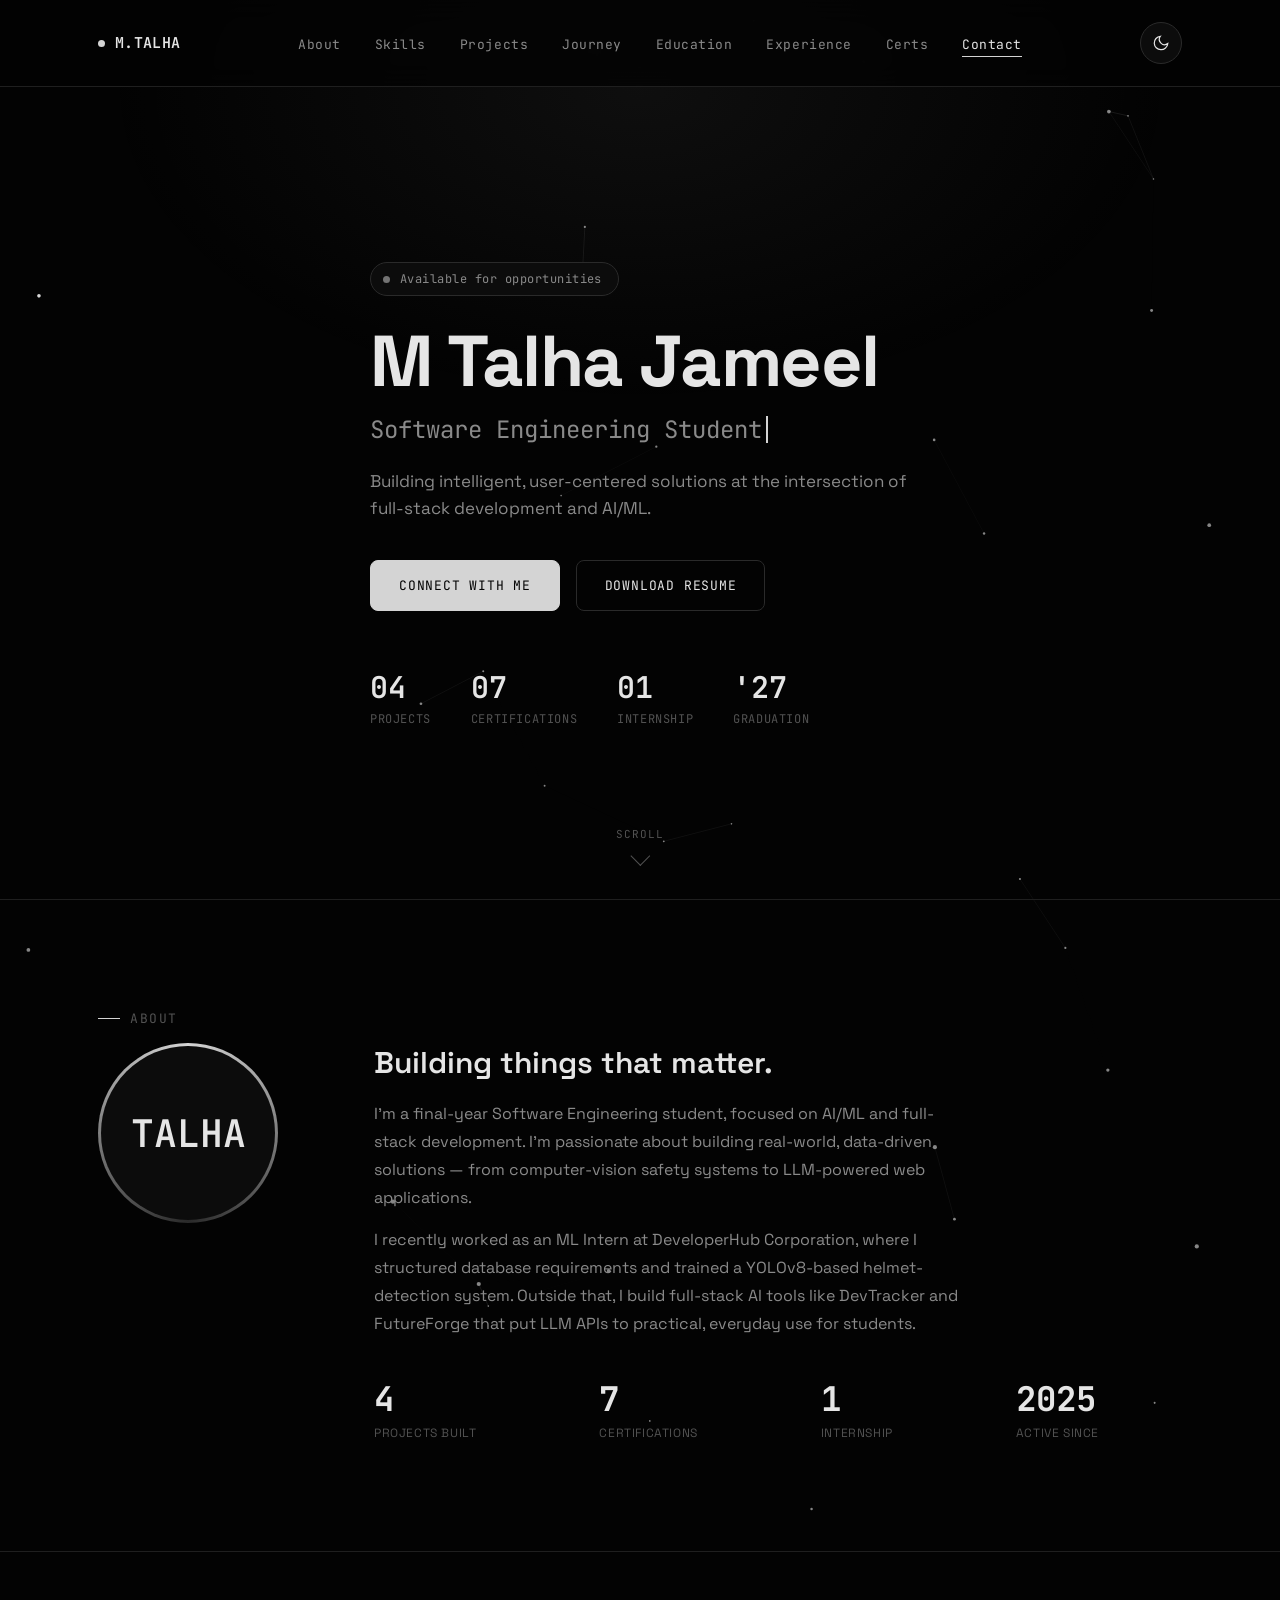
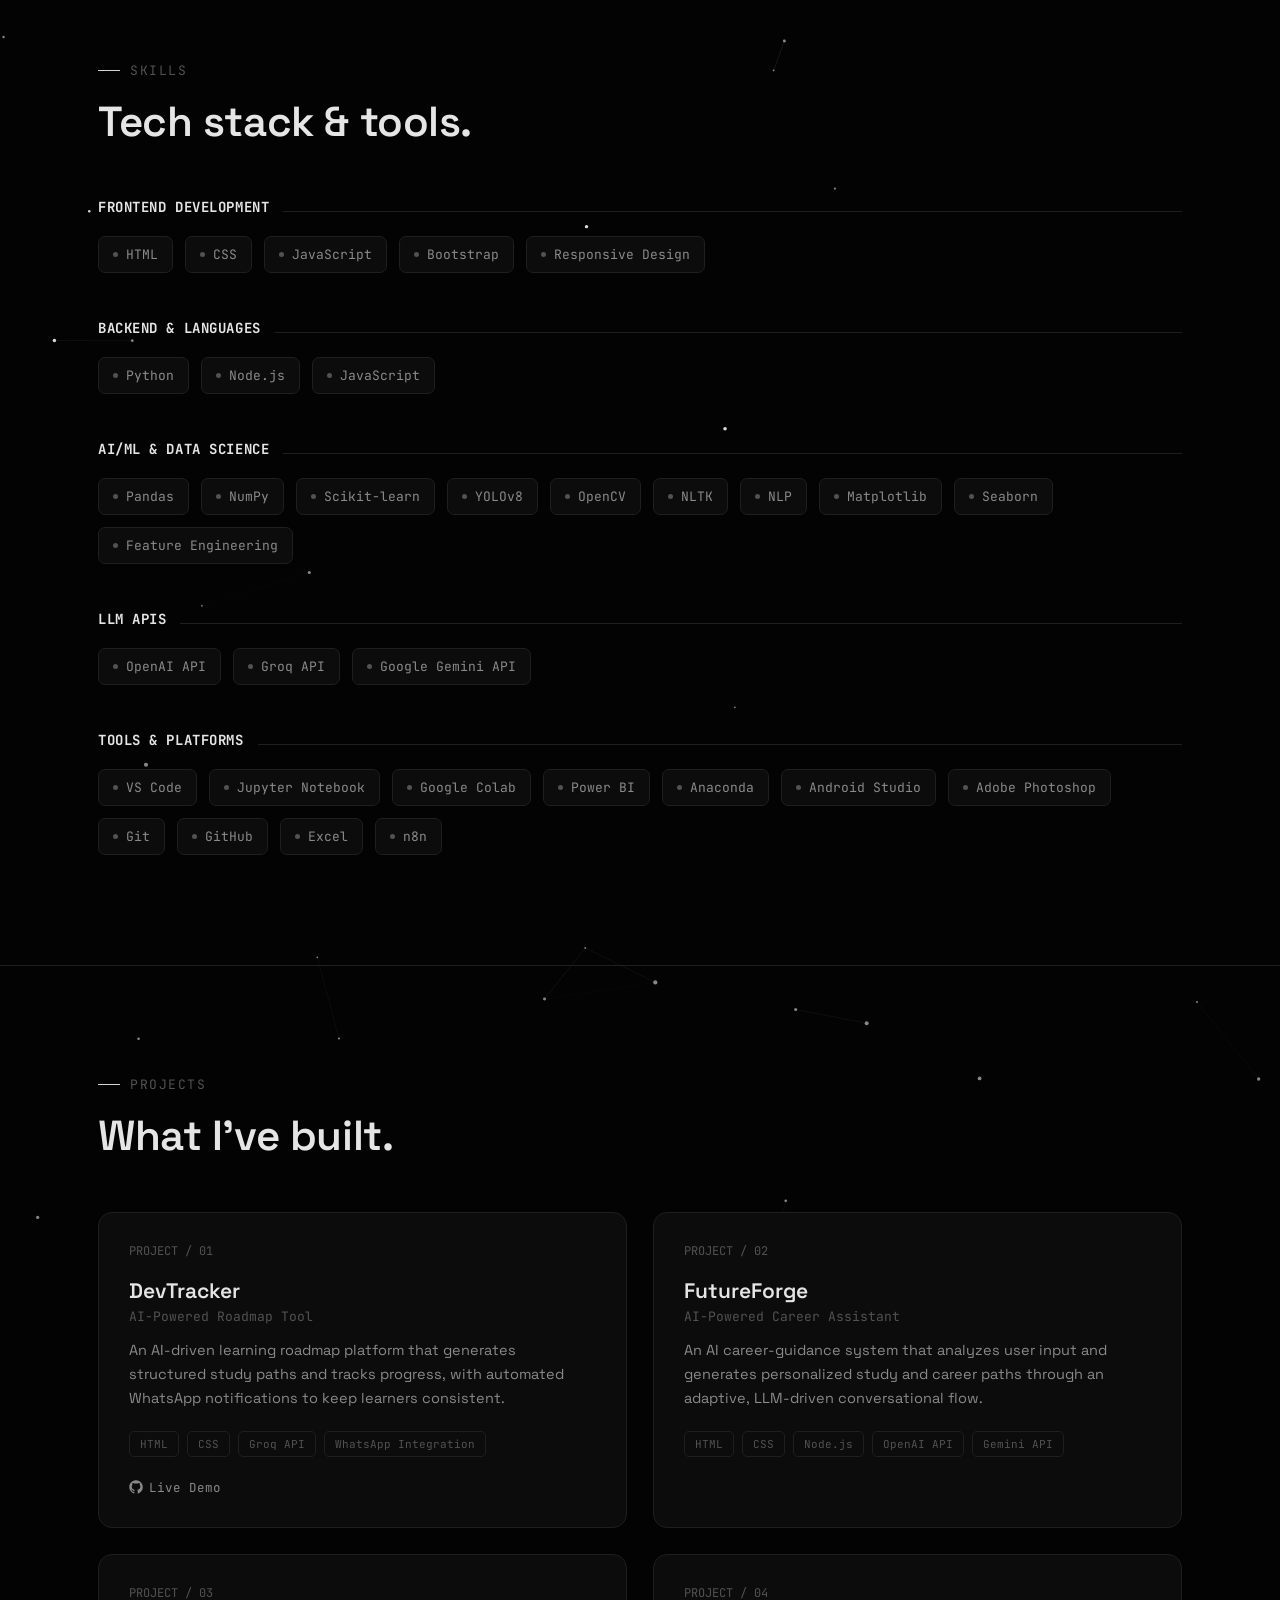
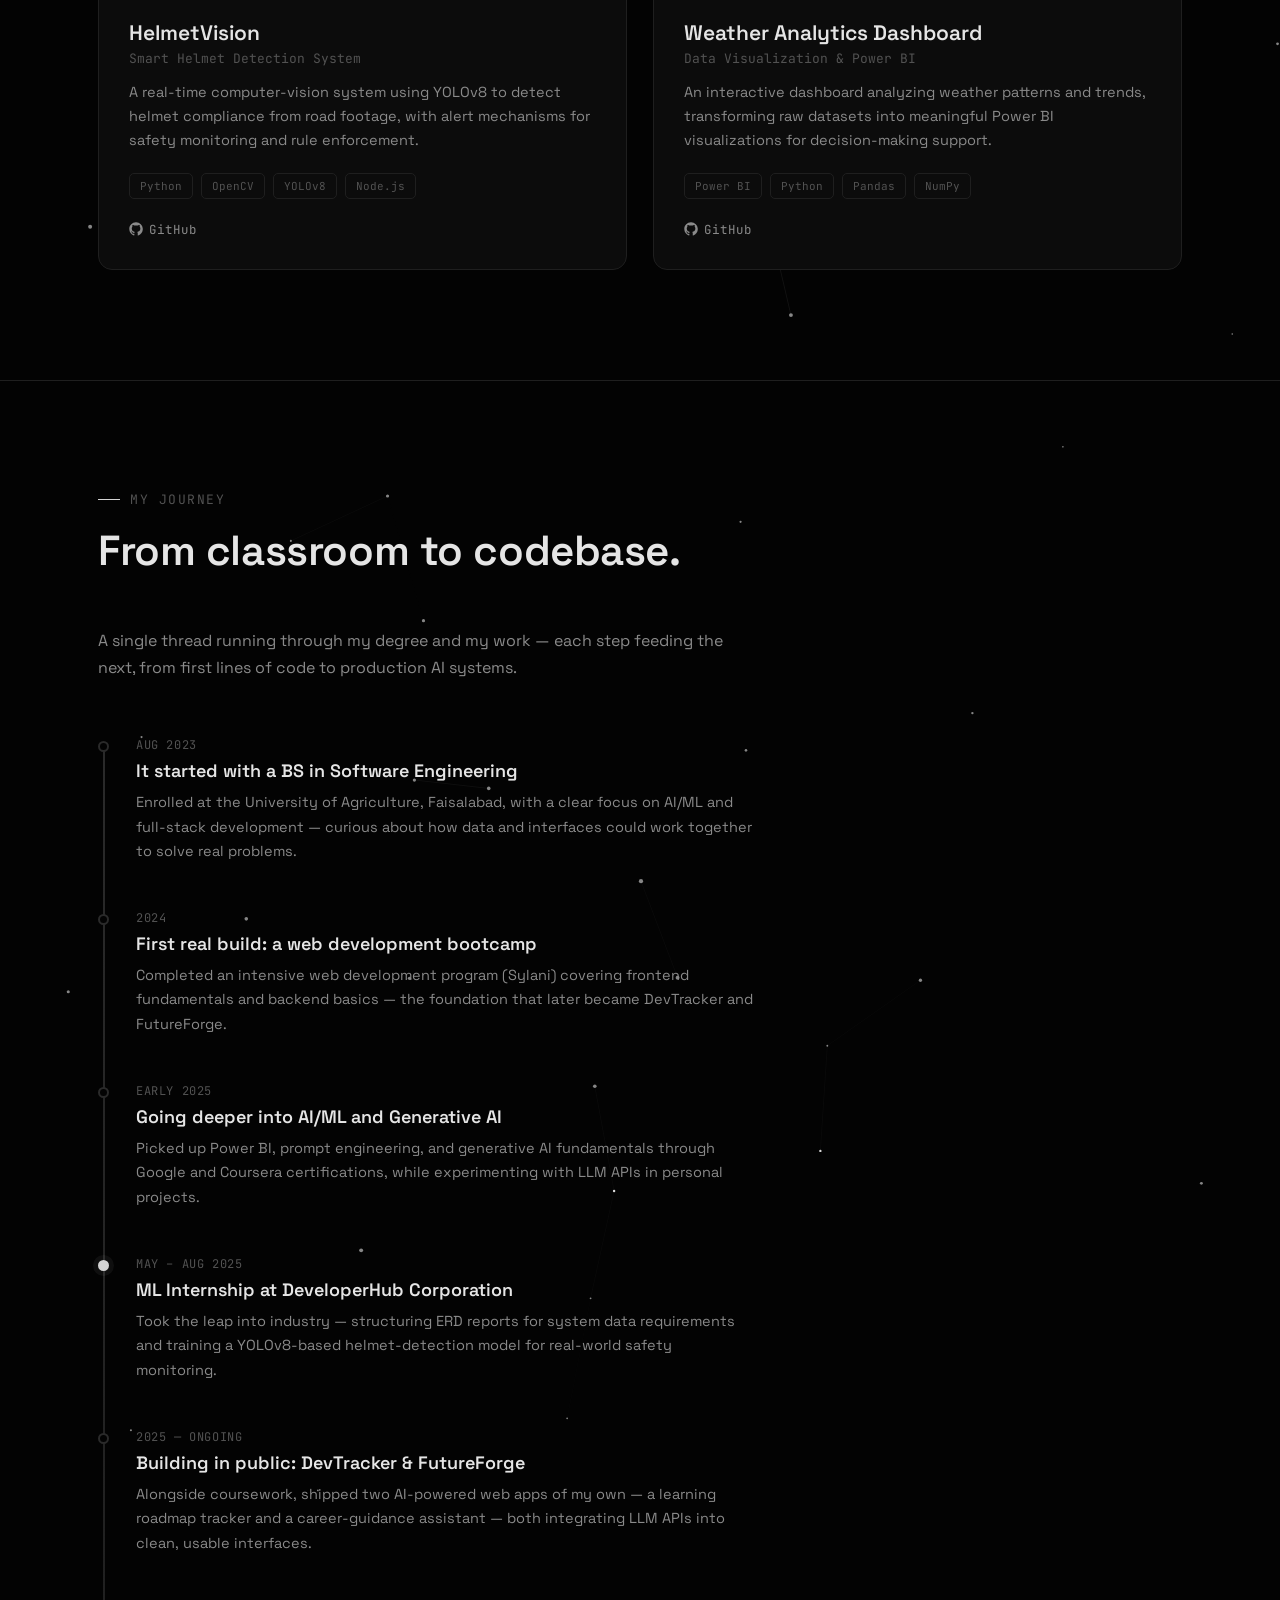
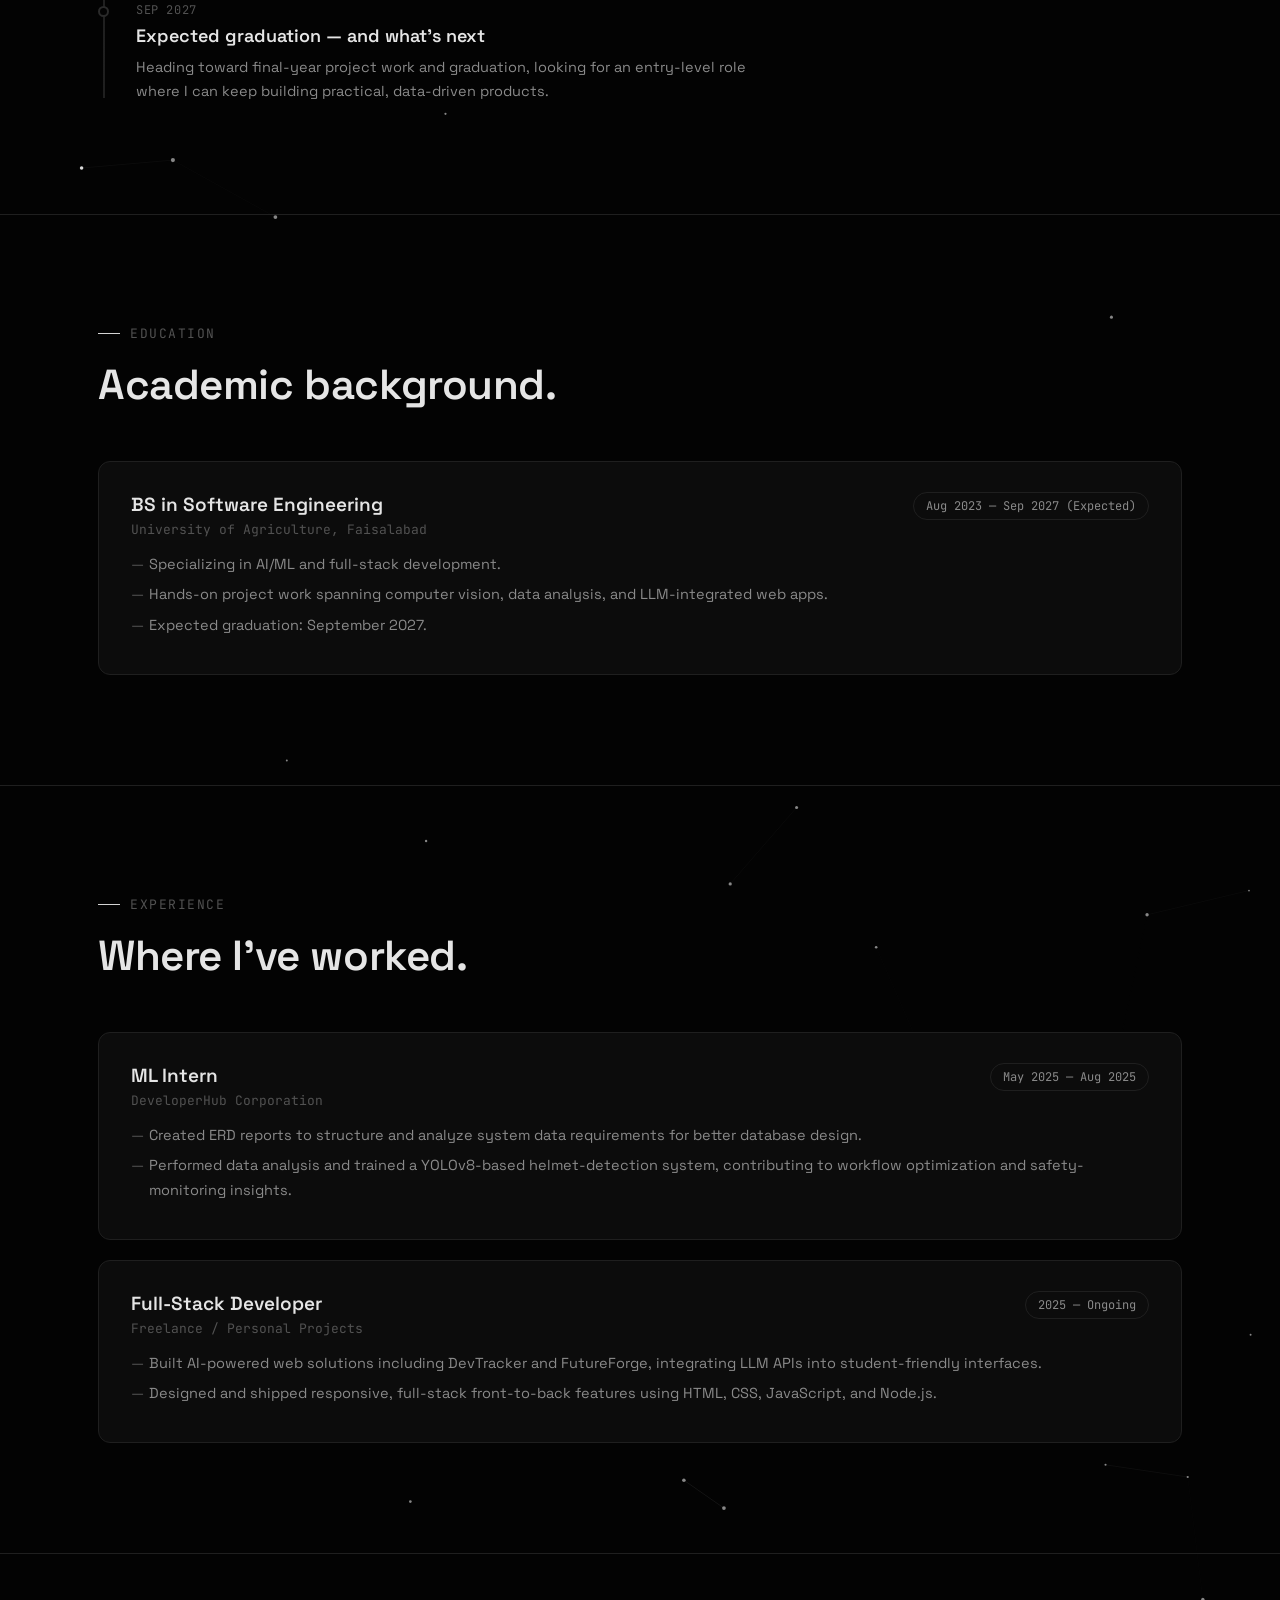
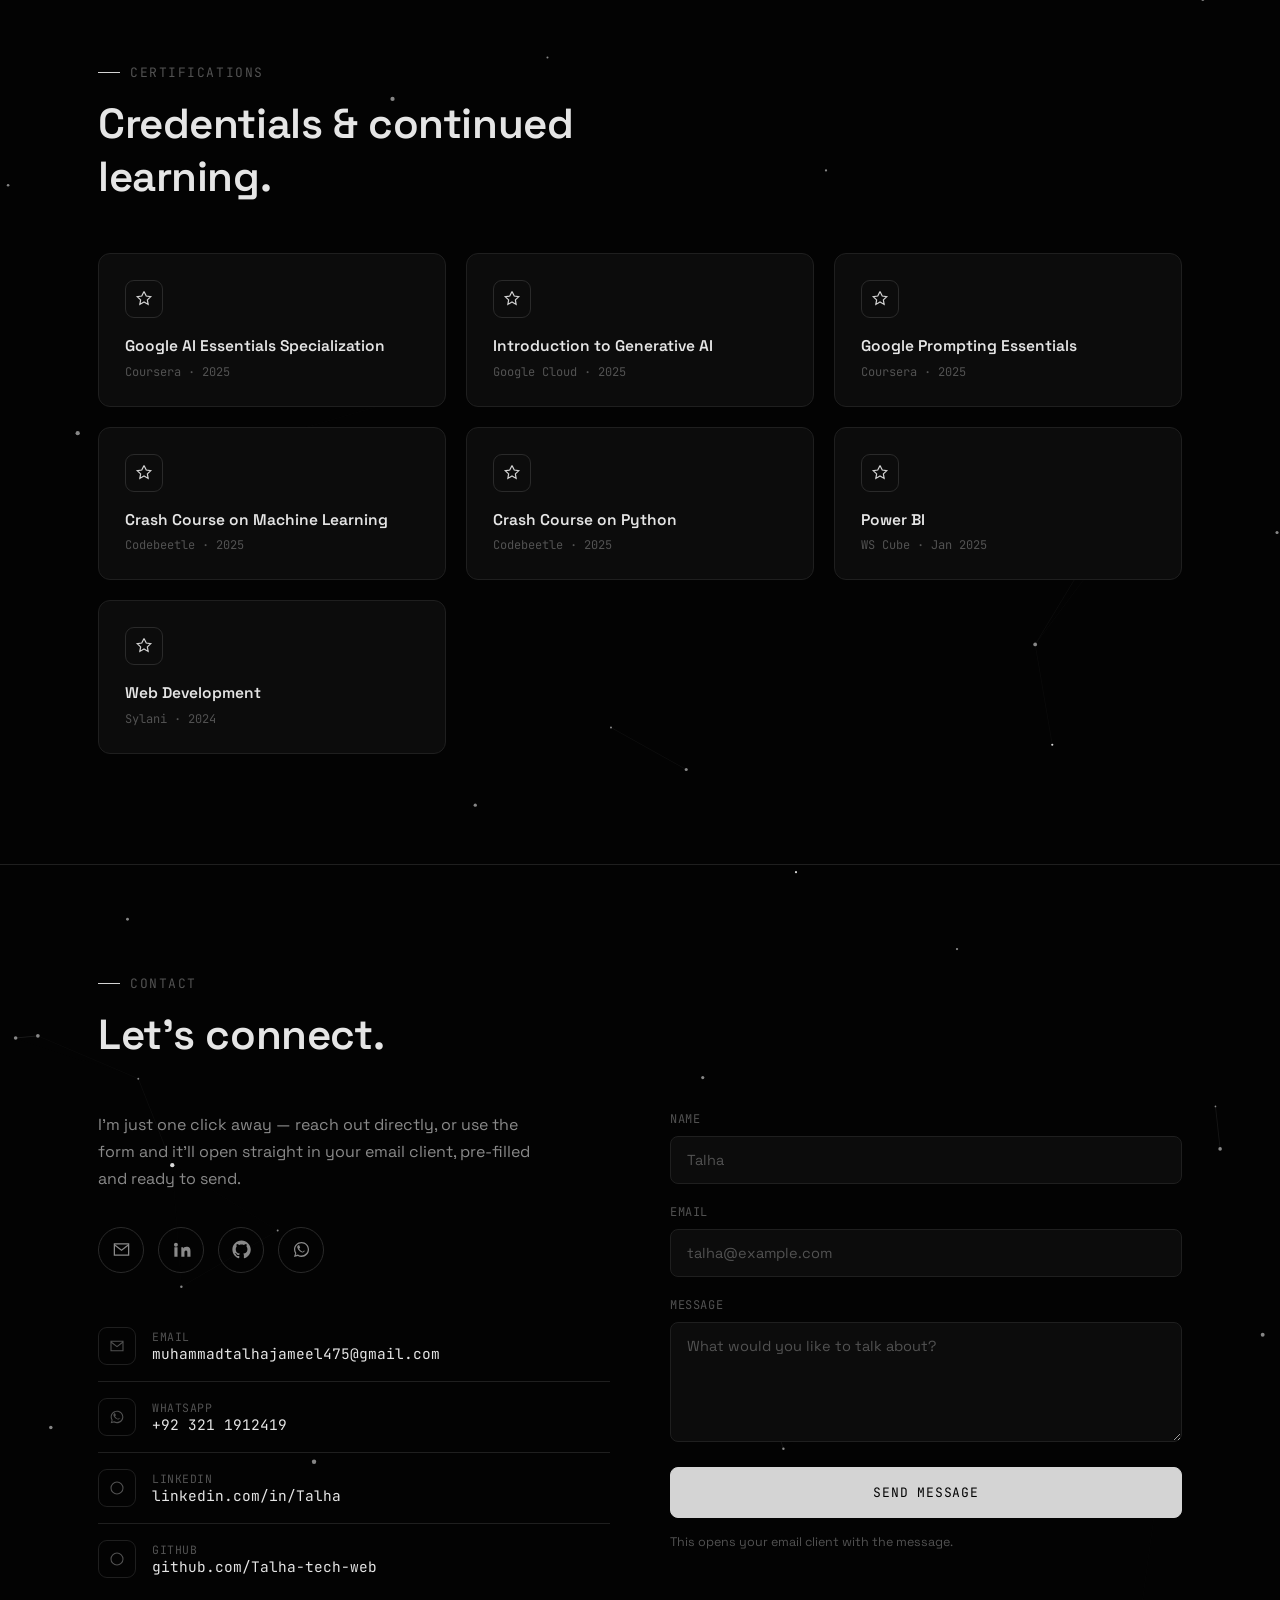
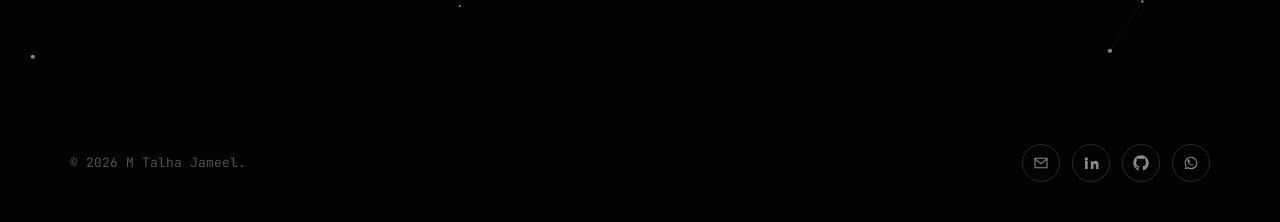
==== commit 218b31df: "Update portfolio.html" ====
--- a/portfolio.html
+++ b/portfolio.html
@@ -117,7 +117,8 @@
           <div class="reveal">
             <div class="avatar-ring">
               <div class="avatar-inner">
-                <img src="talha%20img.jpg" alt="M Talha Jameel" style="width: 100%; height: 100%; object-fit: cover;">
+                <!-- <img src="talha%20img.jpg" alt="M Talha Jameel" style="width: 100%; height: 100%; object-fit: cover;"> -->
+                <div class="avatar-circle">TALHA</div>
               </div>
             </div>
           </div>
@@ -698,4 +699,4 @@
   <script>document.getElementById('year').textContent = new Date().getFullYear();</script>
 </body>
 
-</html>+</html>
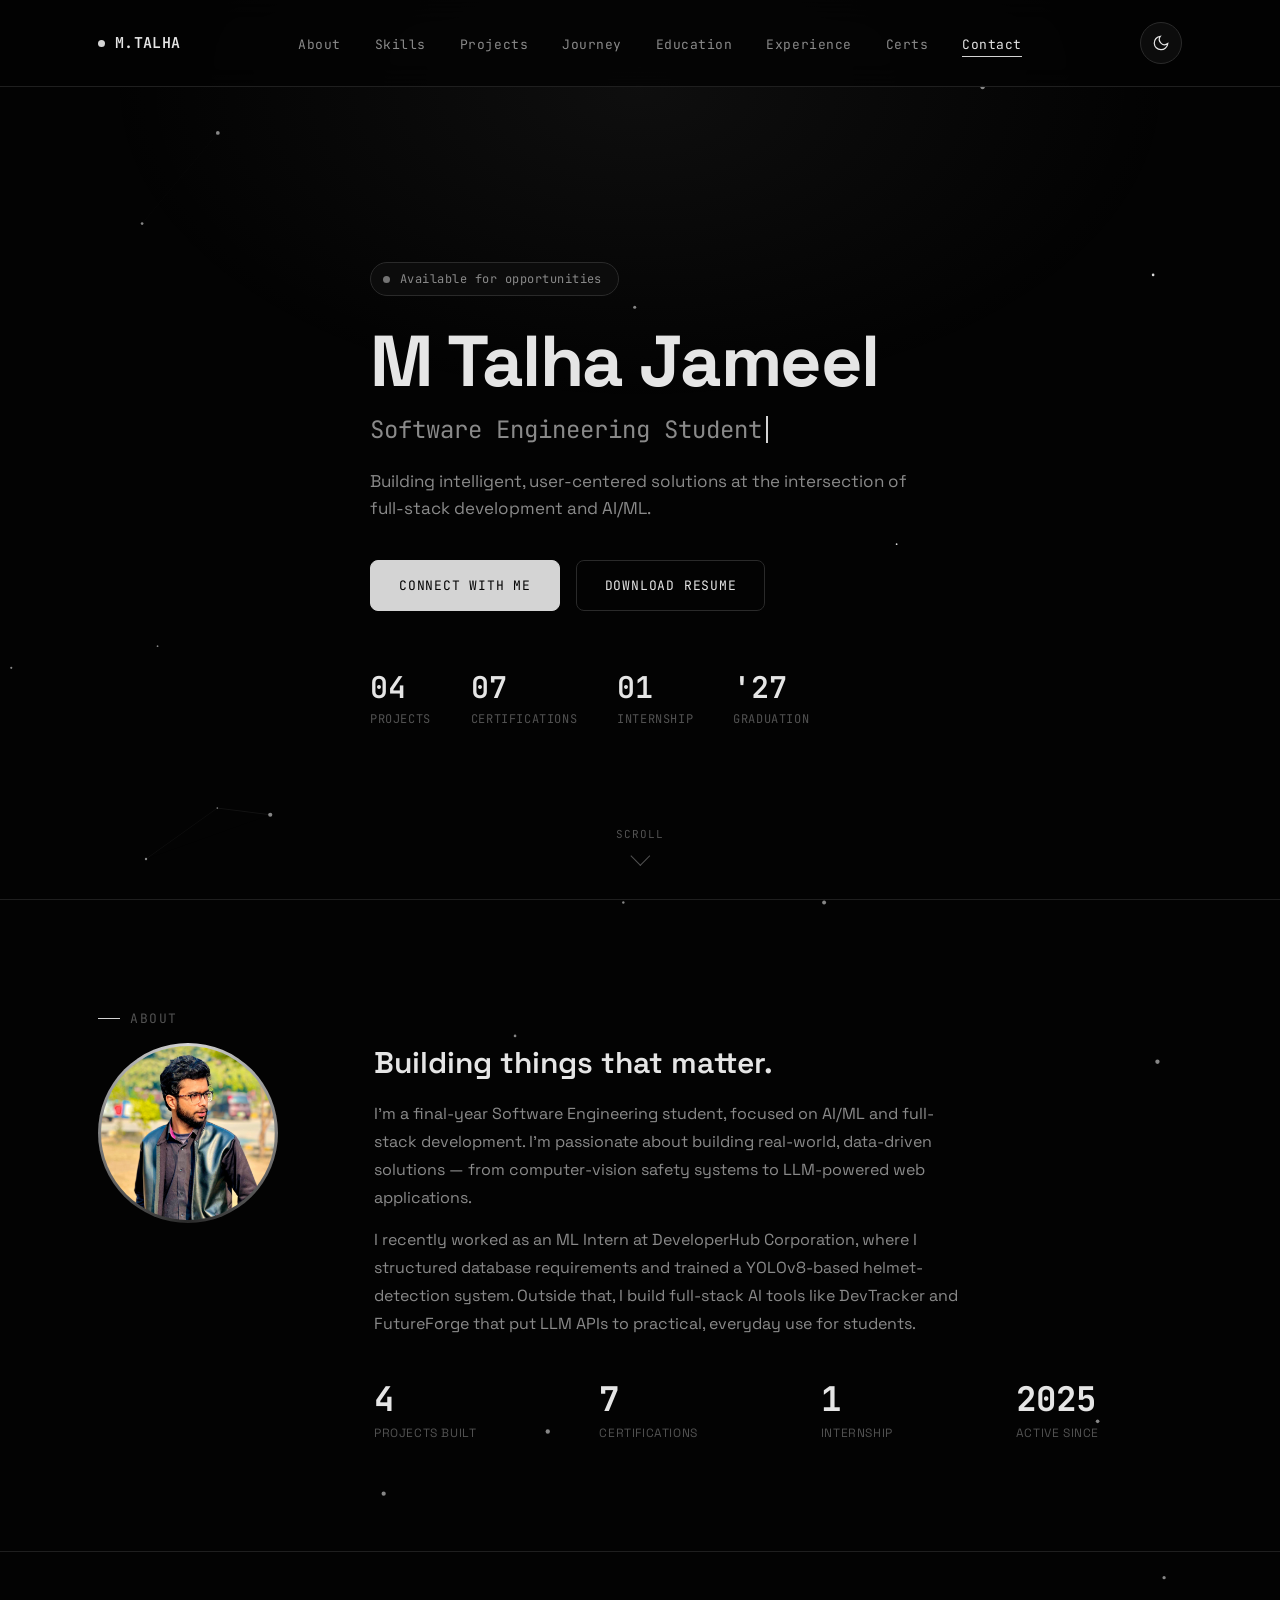
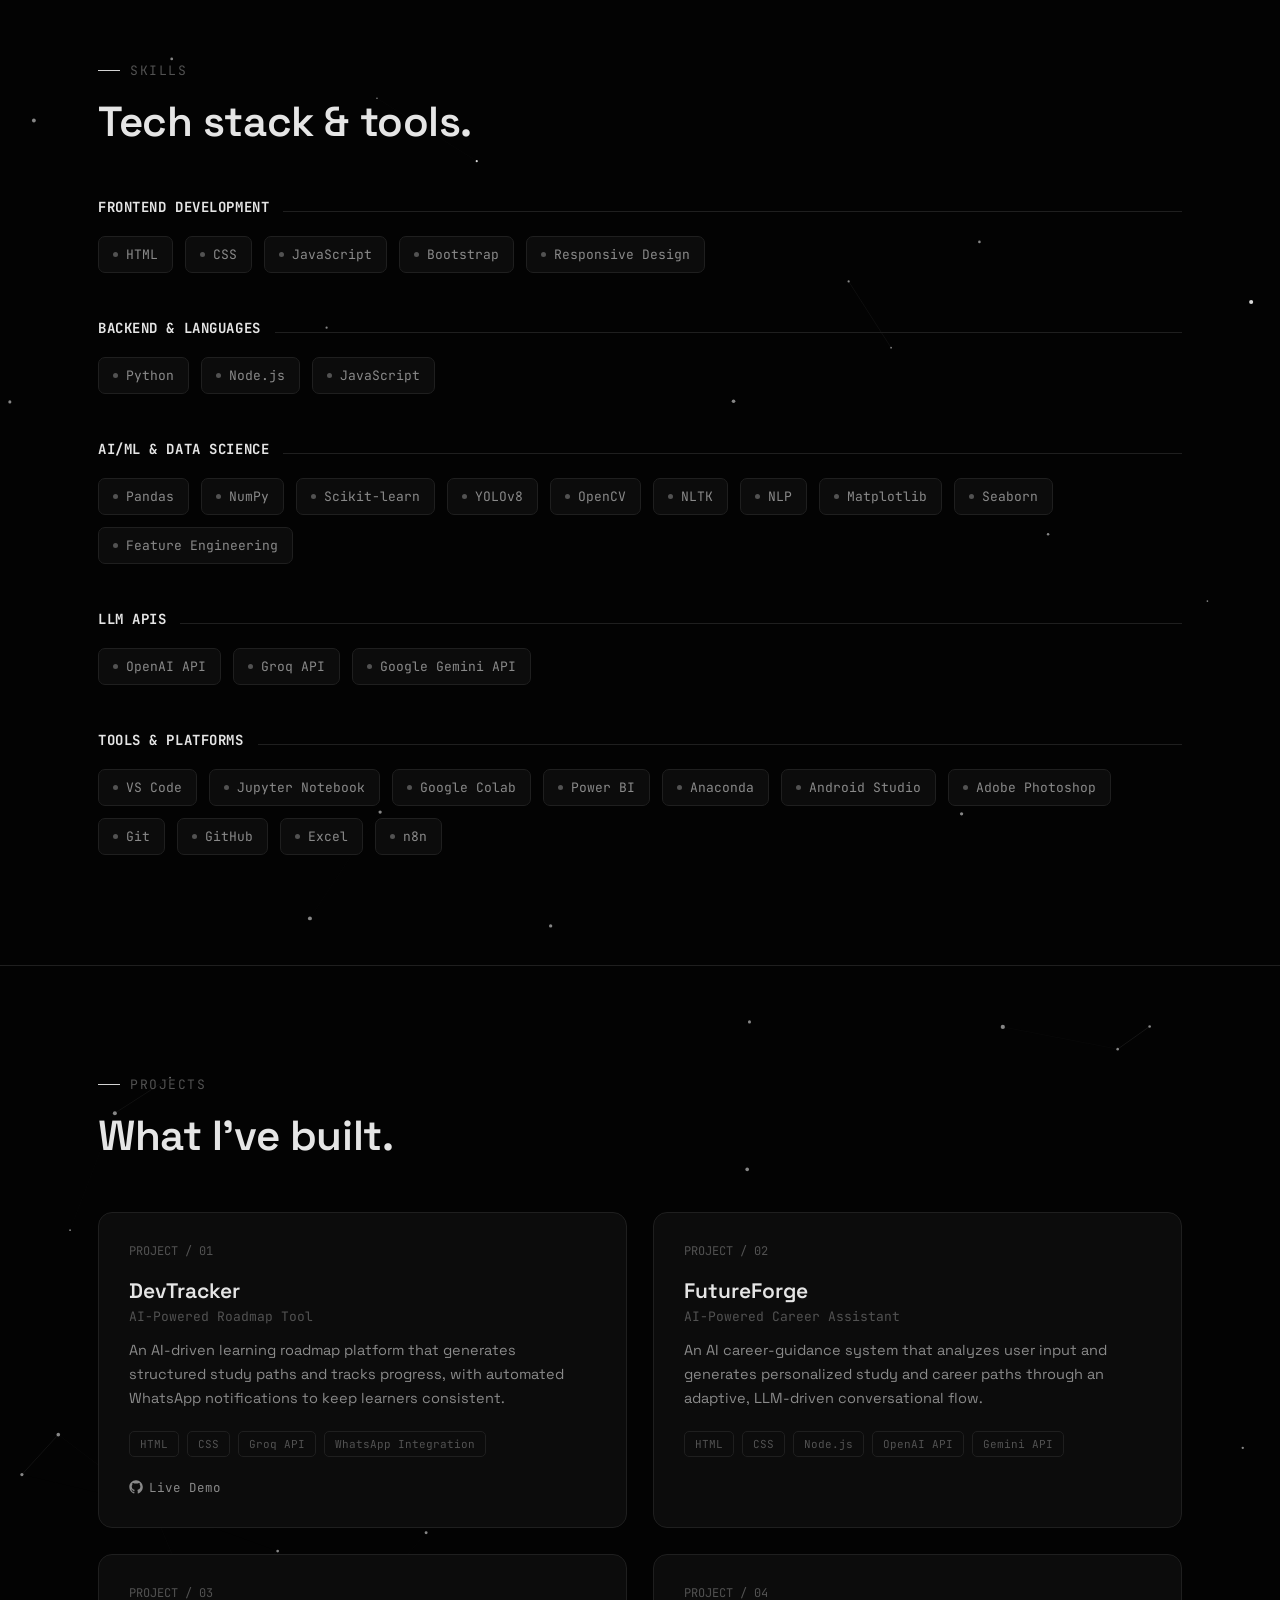
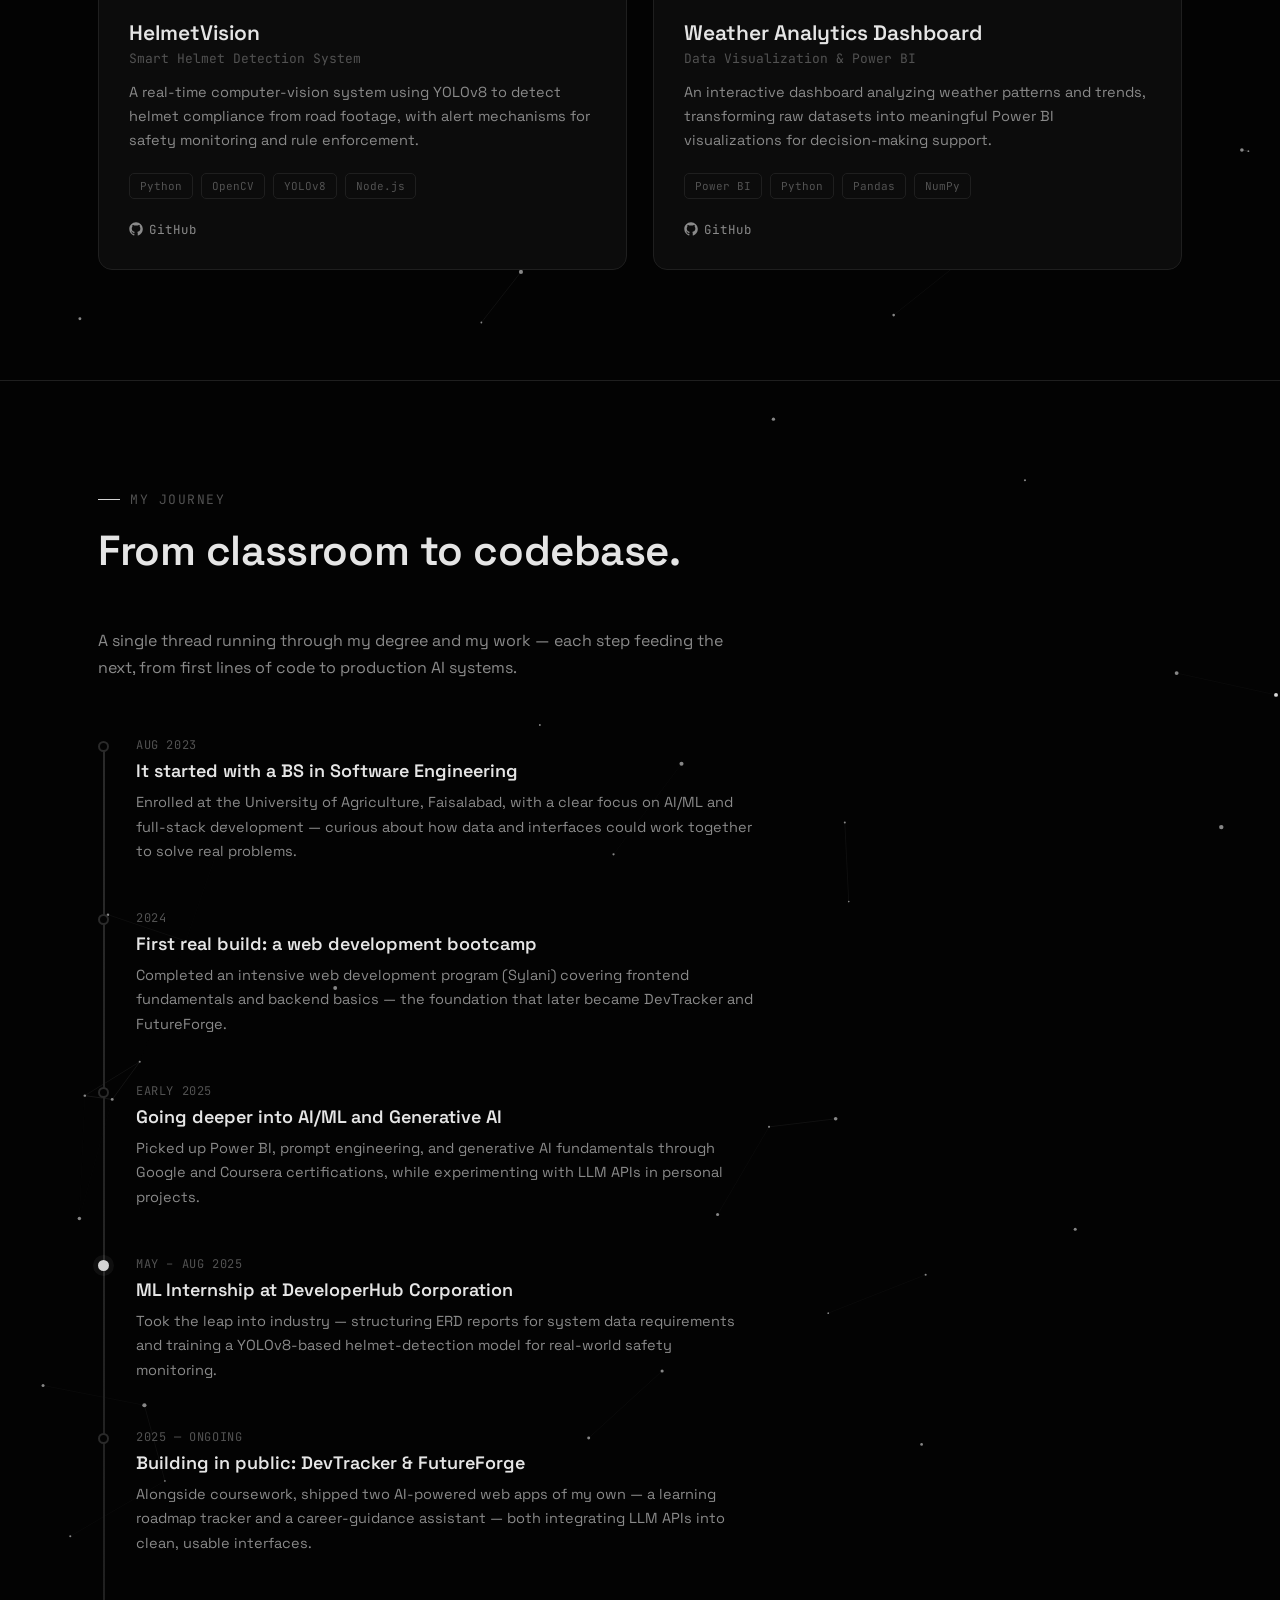
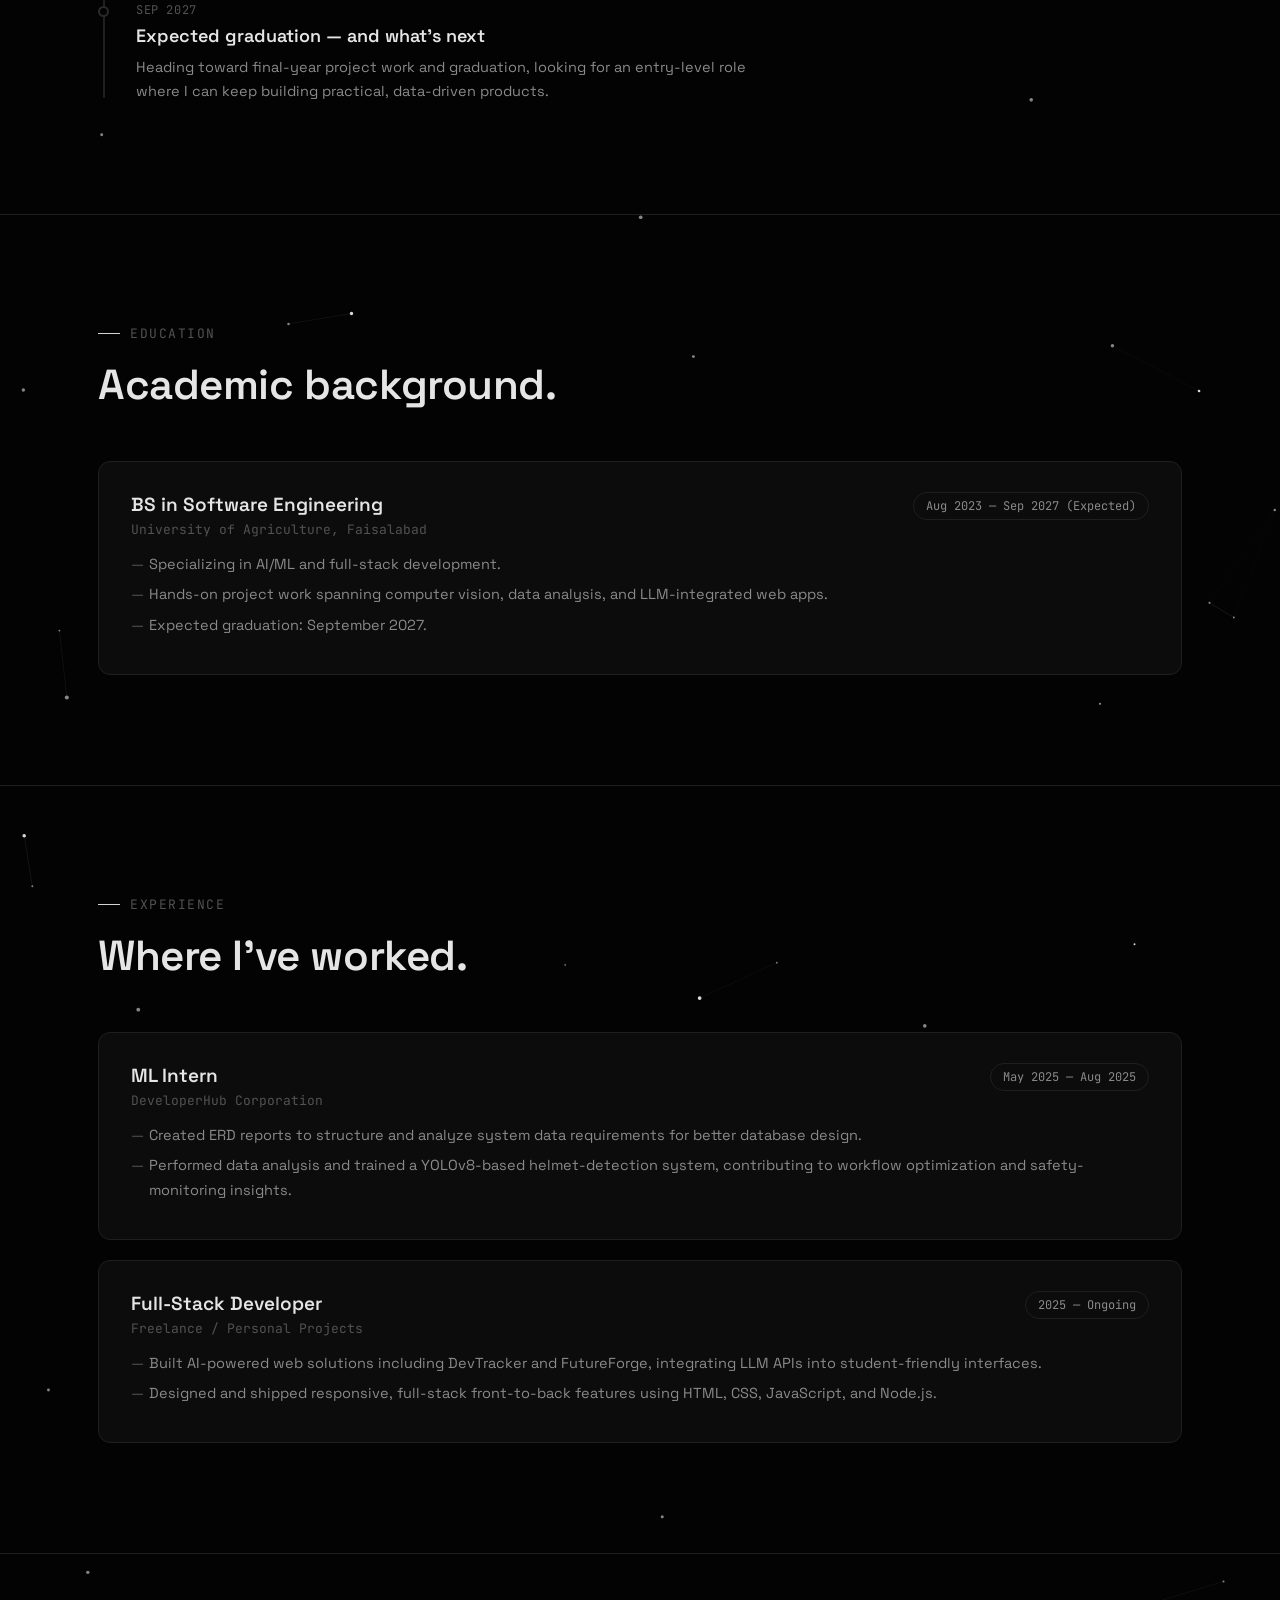
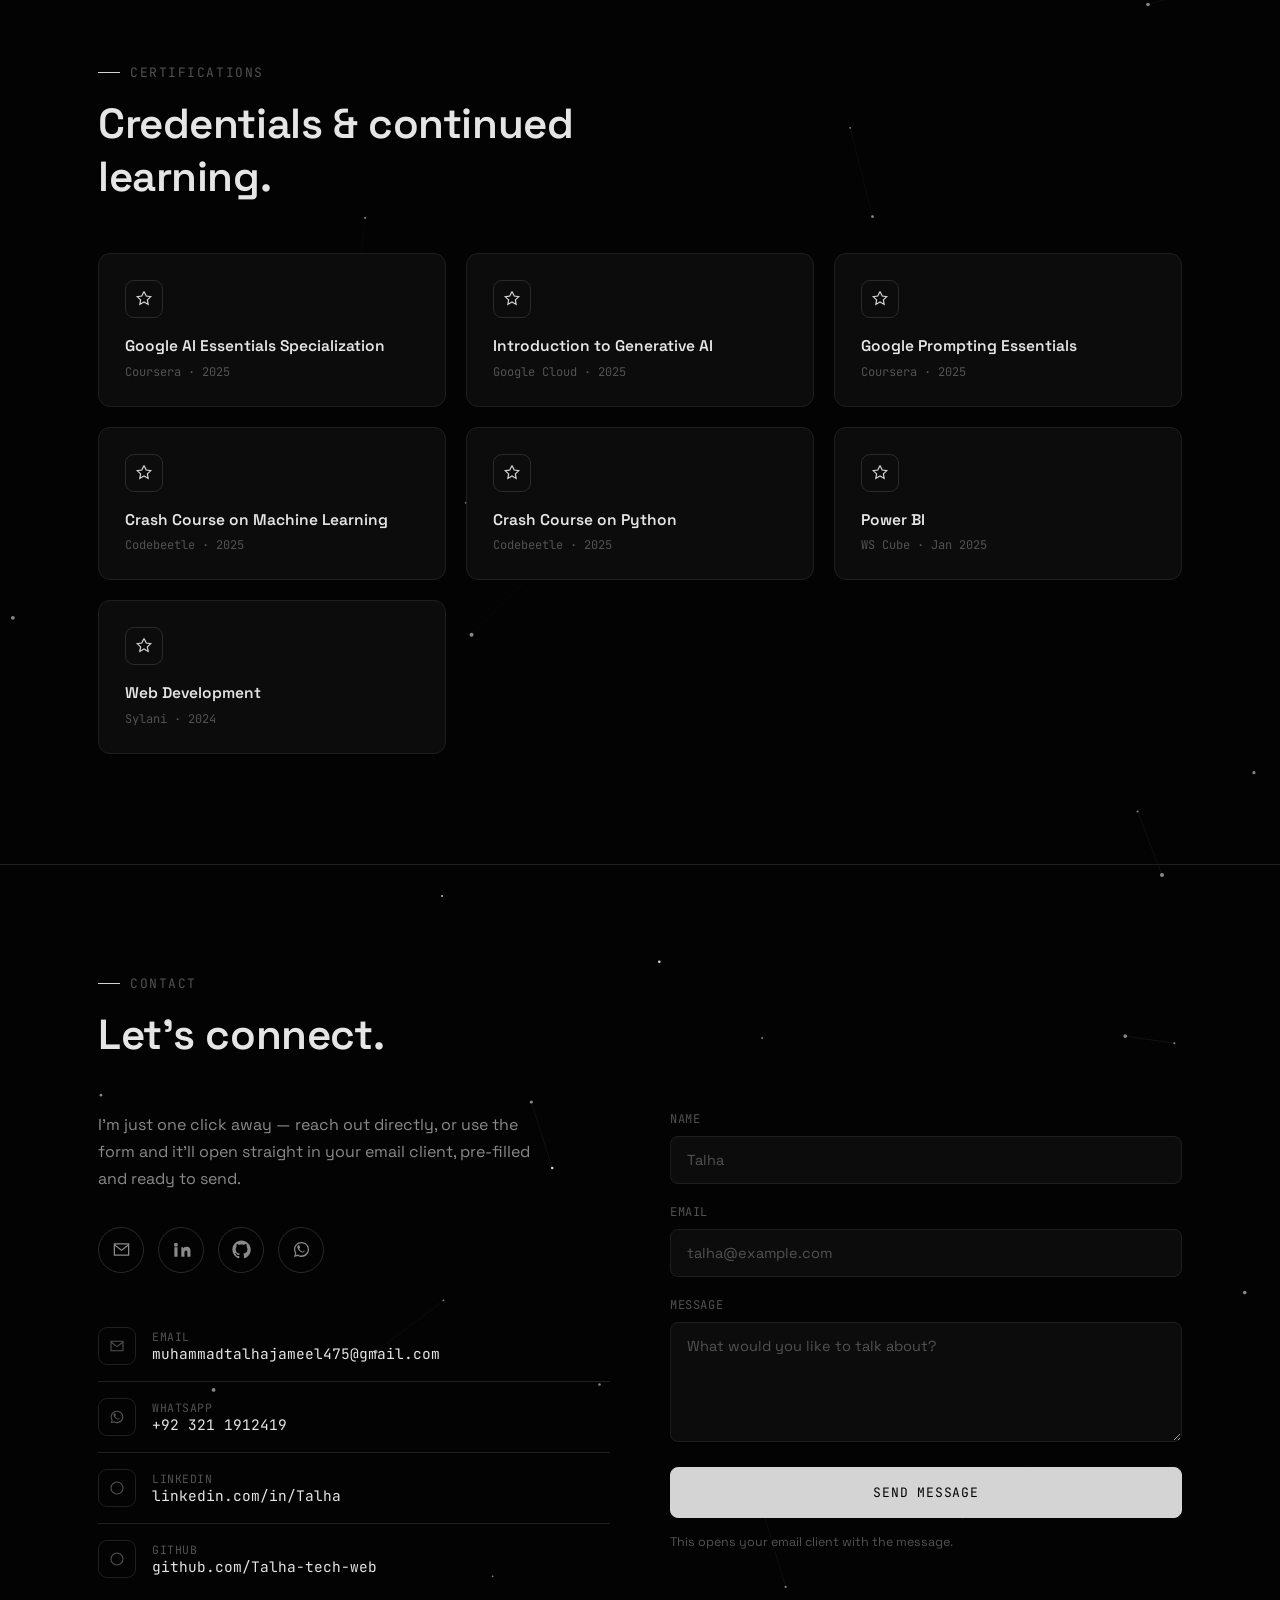
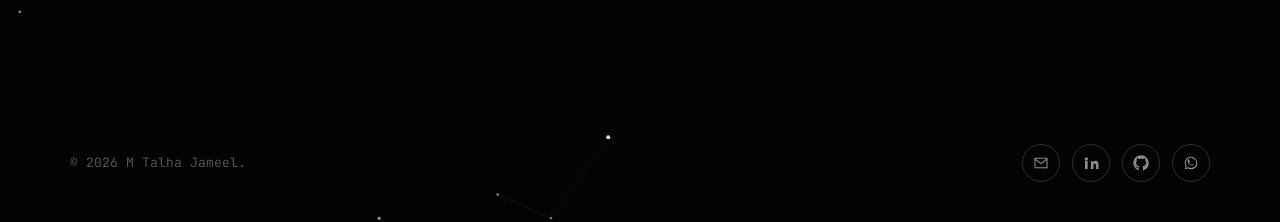
==== commit c76f38ed: "Update portfolio.html" ====
--- a/portfolio.html
+++ b/portfolio.html
@@ -117,8 +117,8 @@
           <div class="reveal">
             <div class="avatar-ring">
               <div class="avatar-inner">
-                <!-- <img src="talha%20img.jpg" alt="M Talha Jameel" style="width: 100%; height: 100%; object-fit: cover;"> -->
-                <div class="avatar-circle">TALHA</div>
+                <img src="talha%20img.jpg" alt="M Talha Jameel" style="width: 100%; height: 100%; object-fit: cover;">
+                <!-- <div class="avatar-circle">TALHA</div> -->
               </div>
             </div>
           </div>
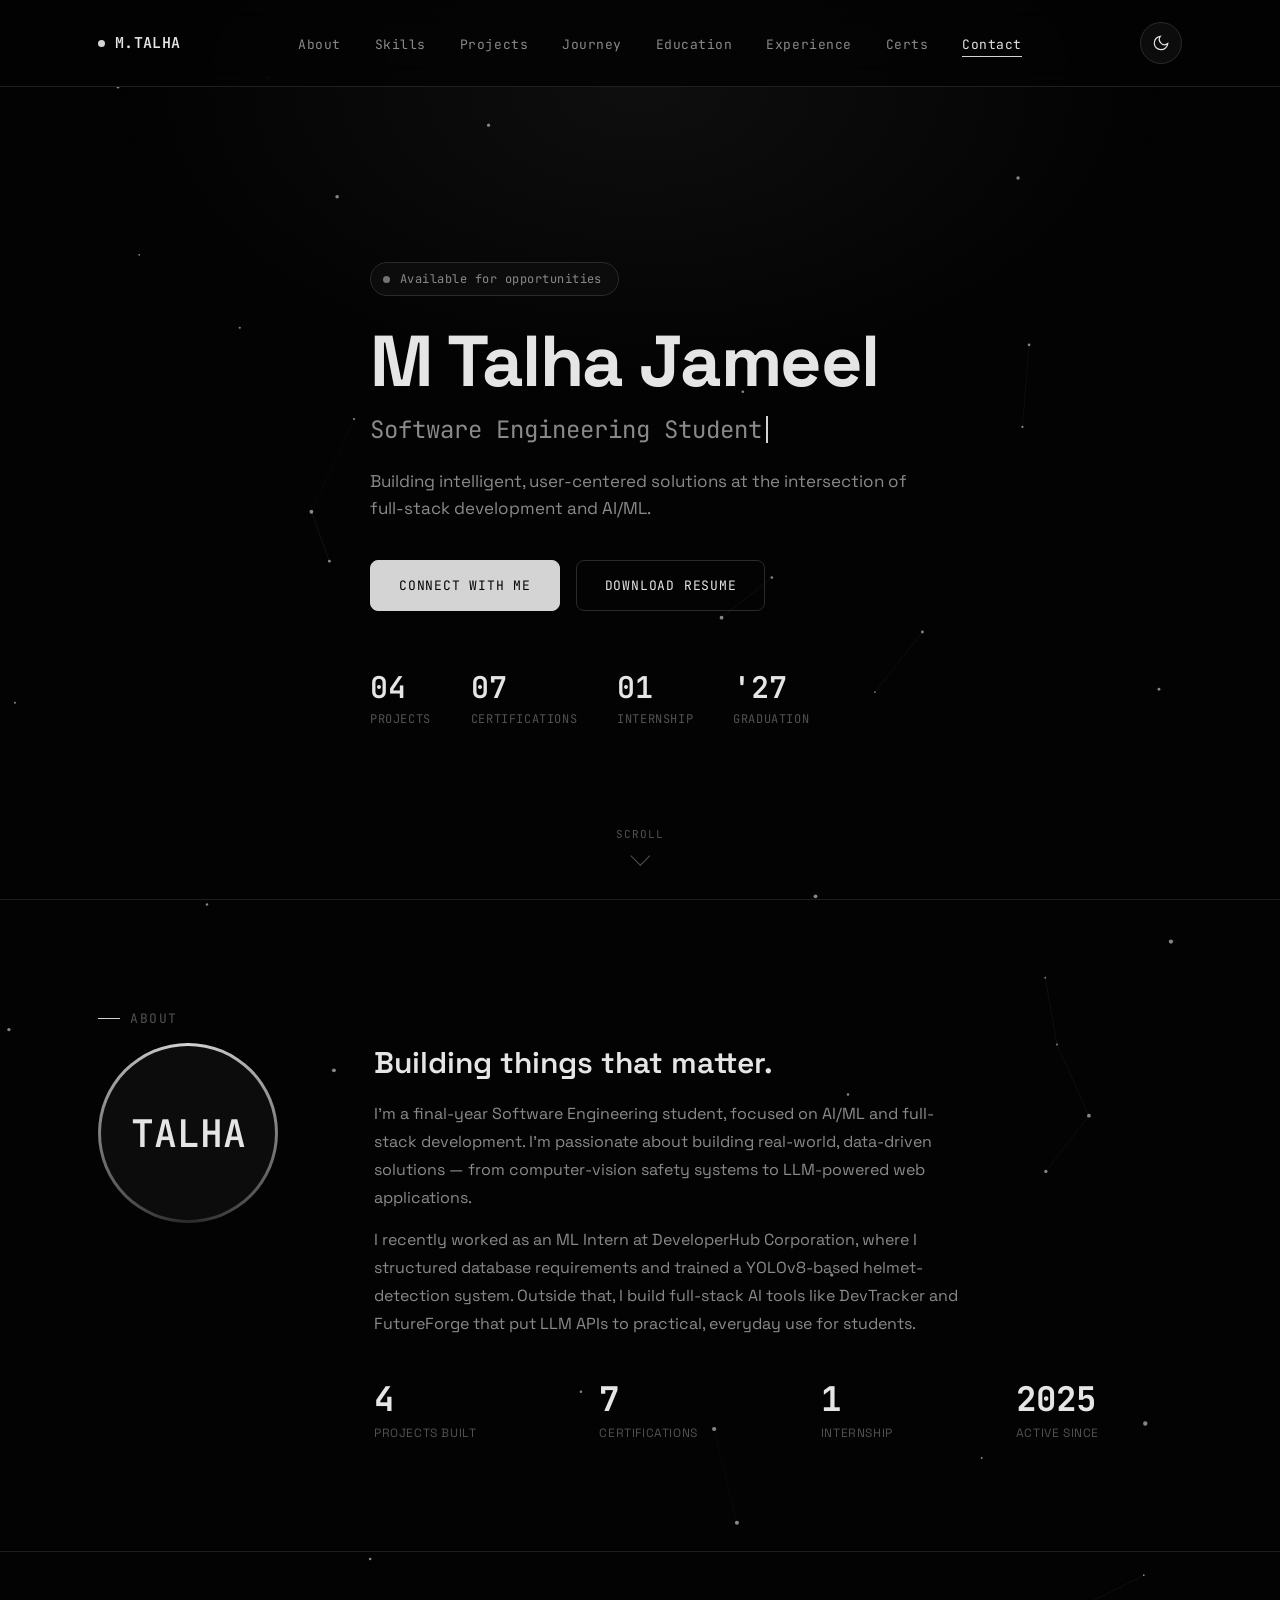
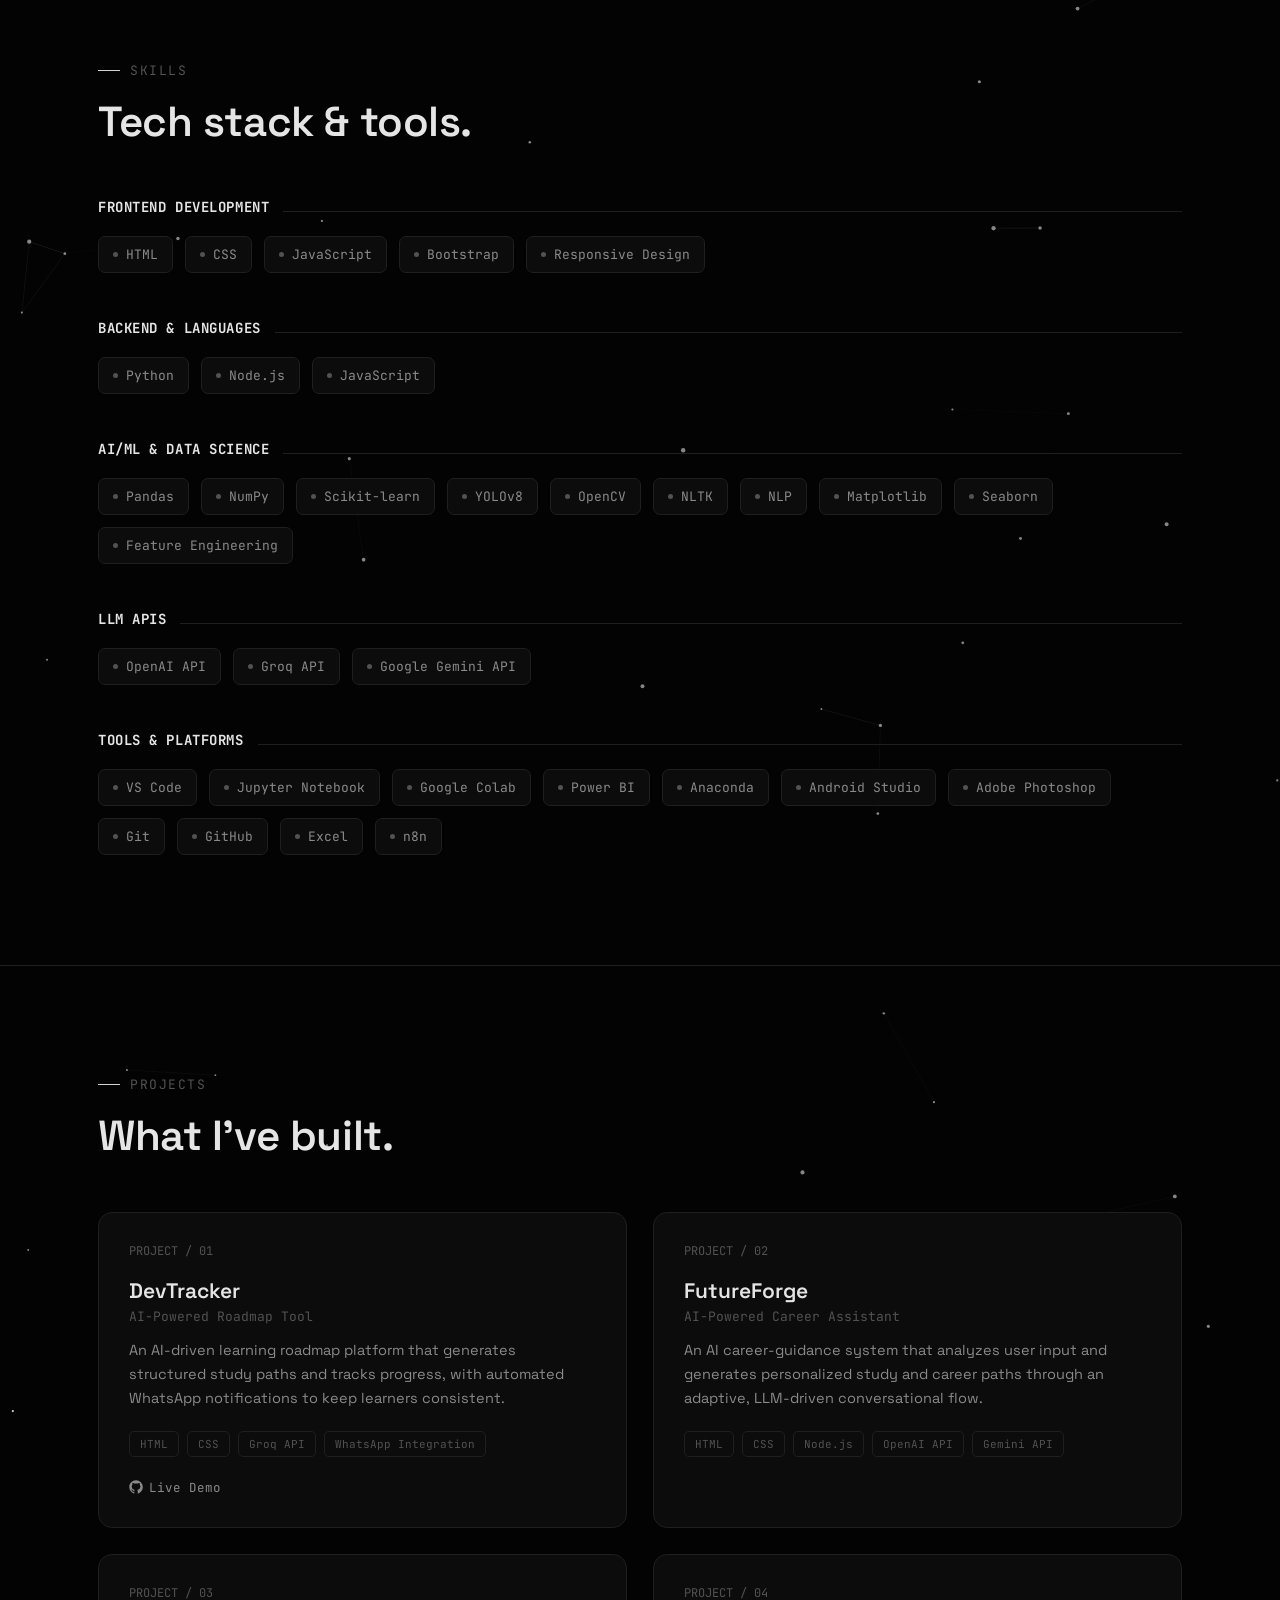
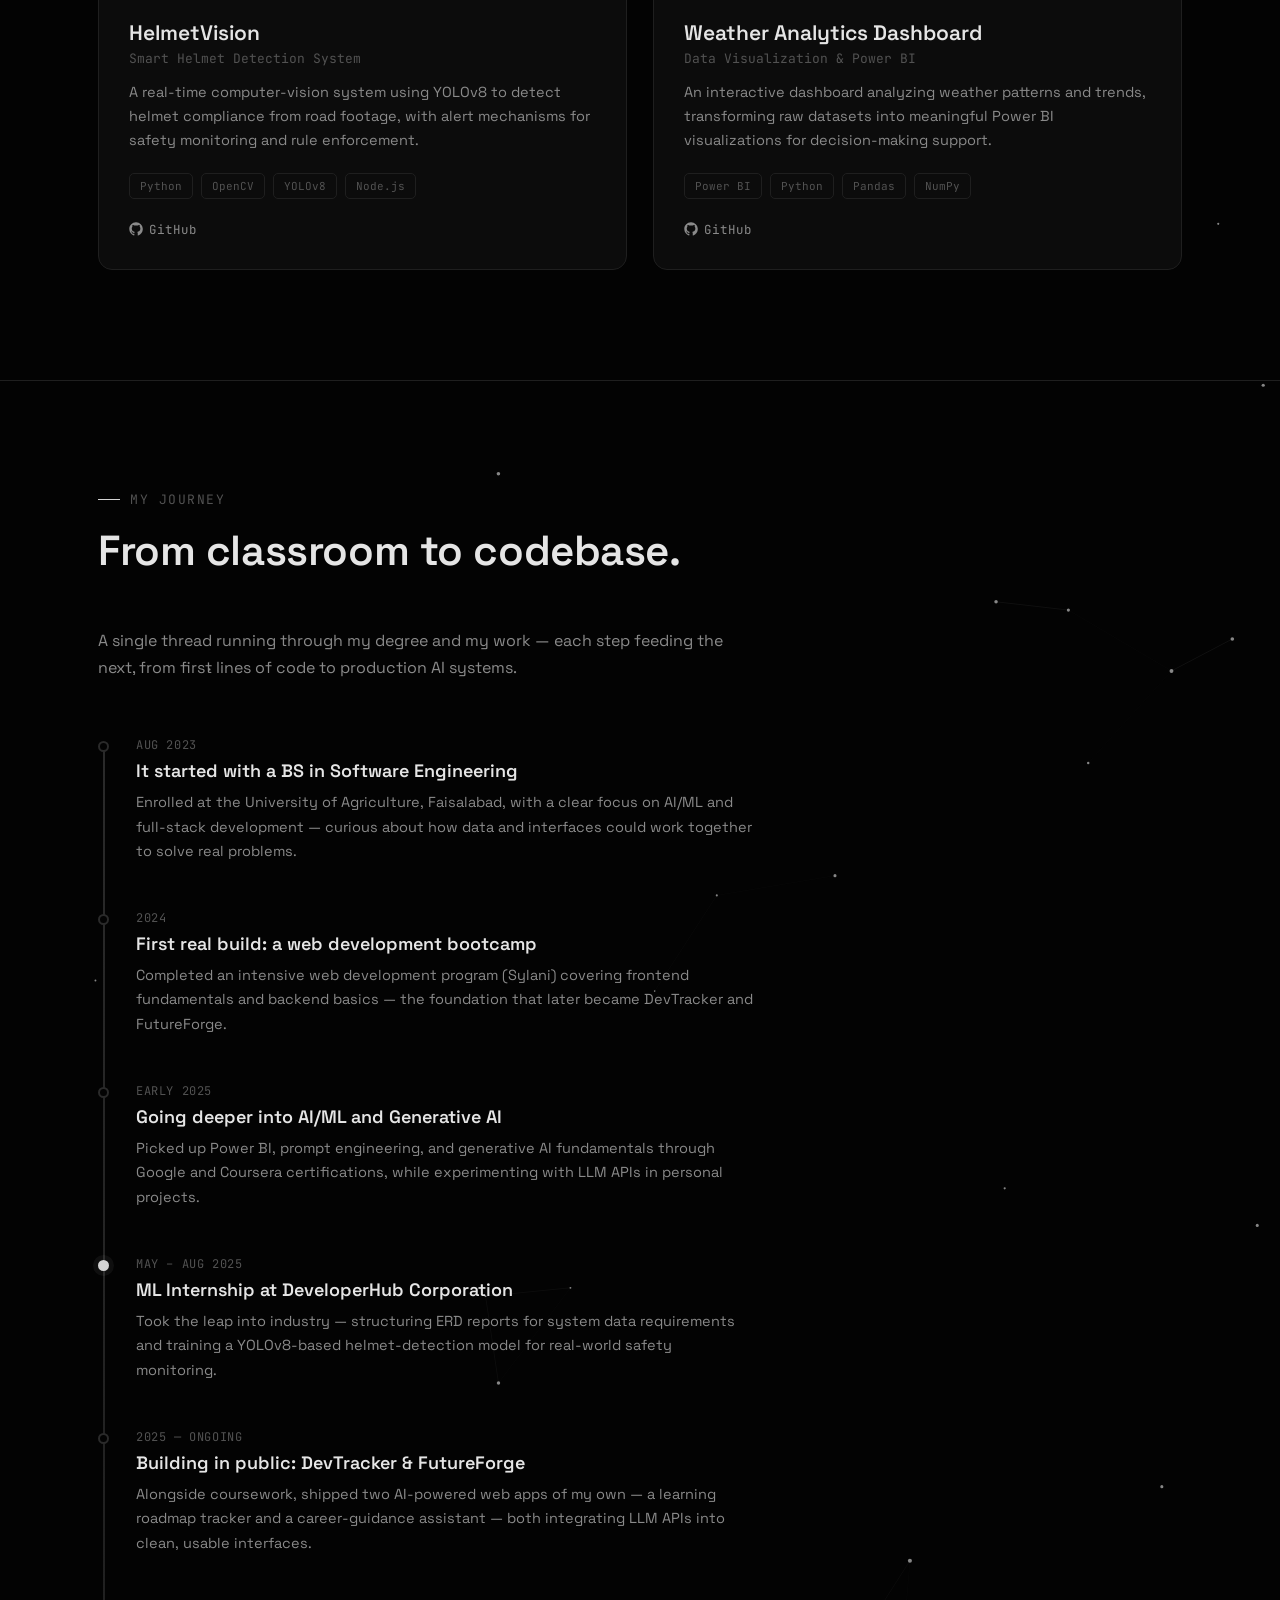
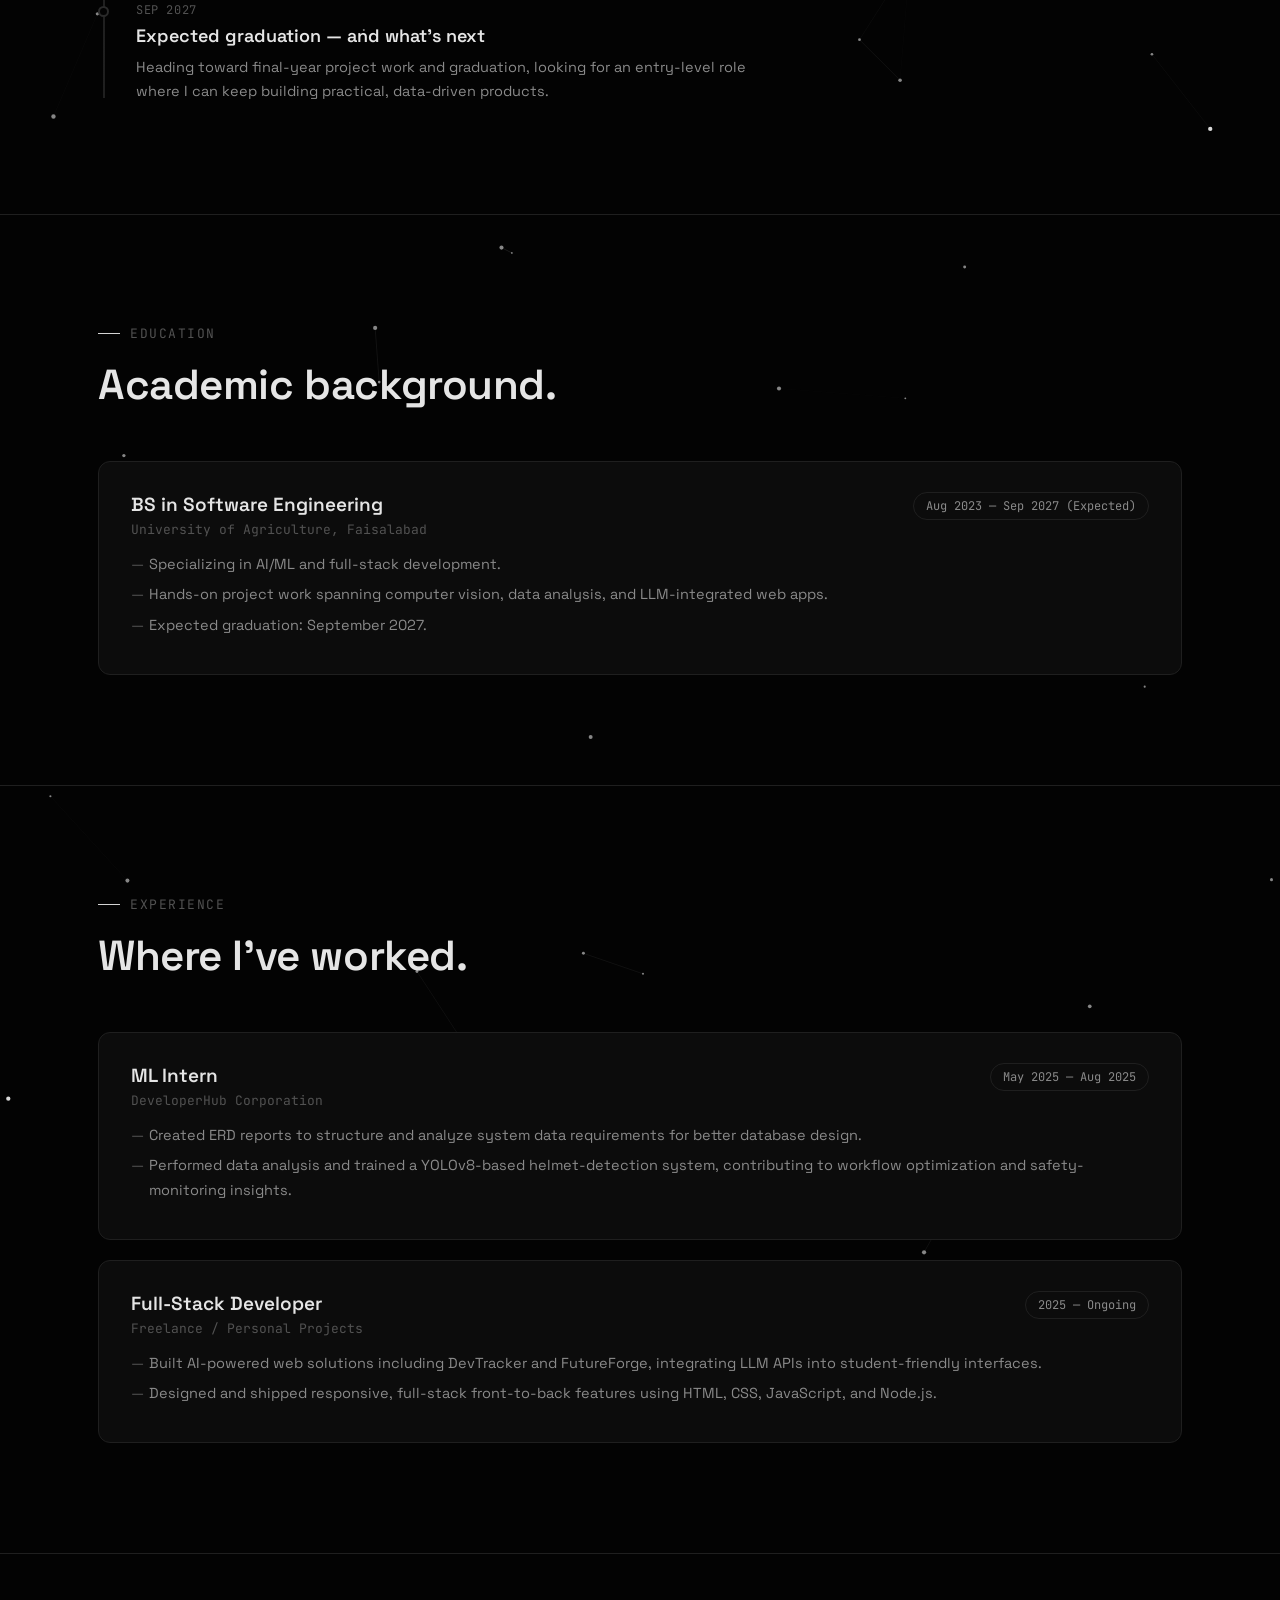
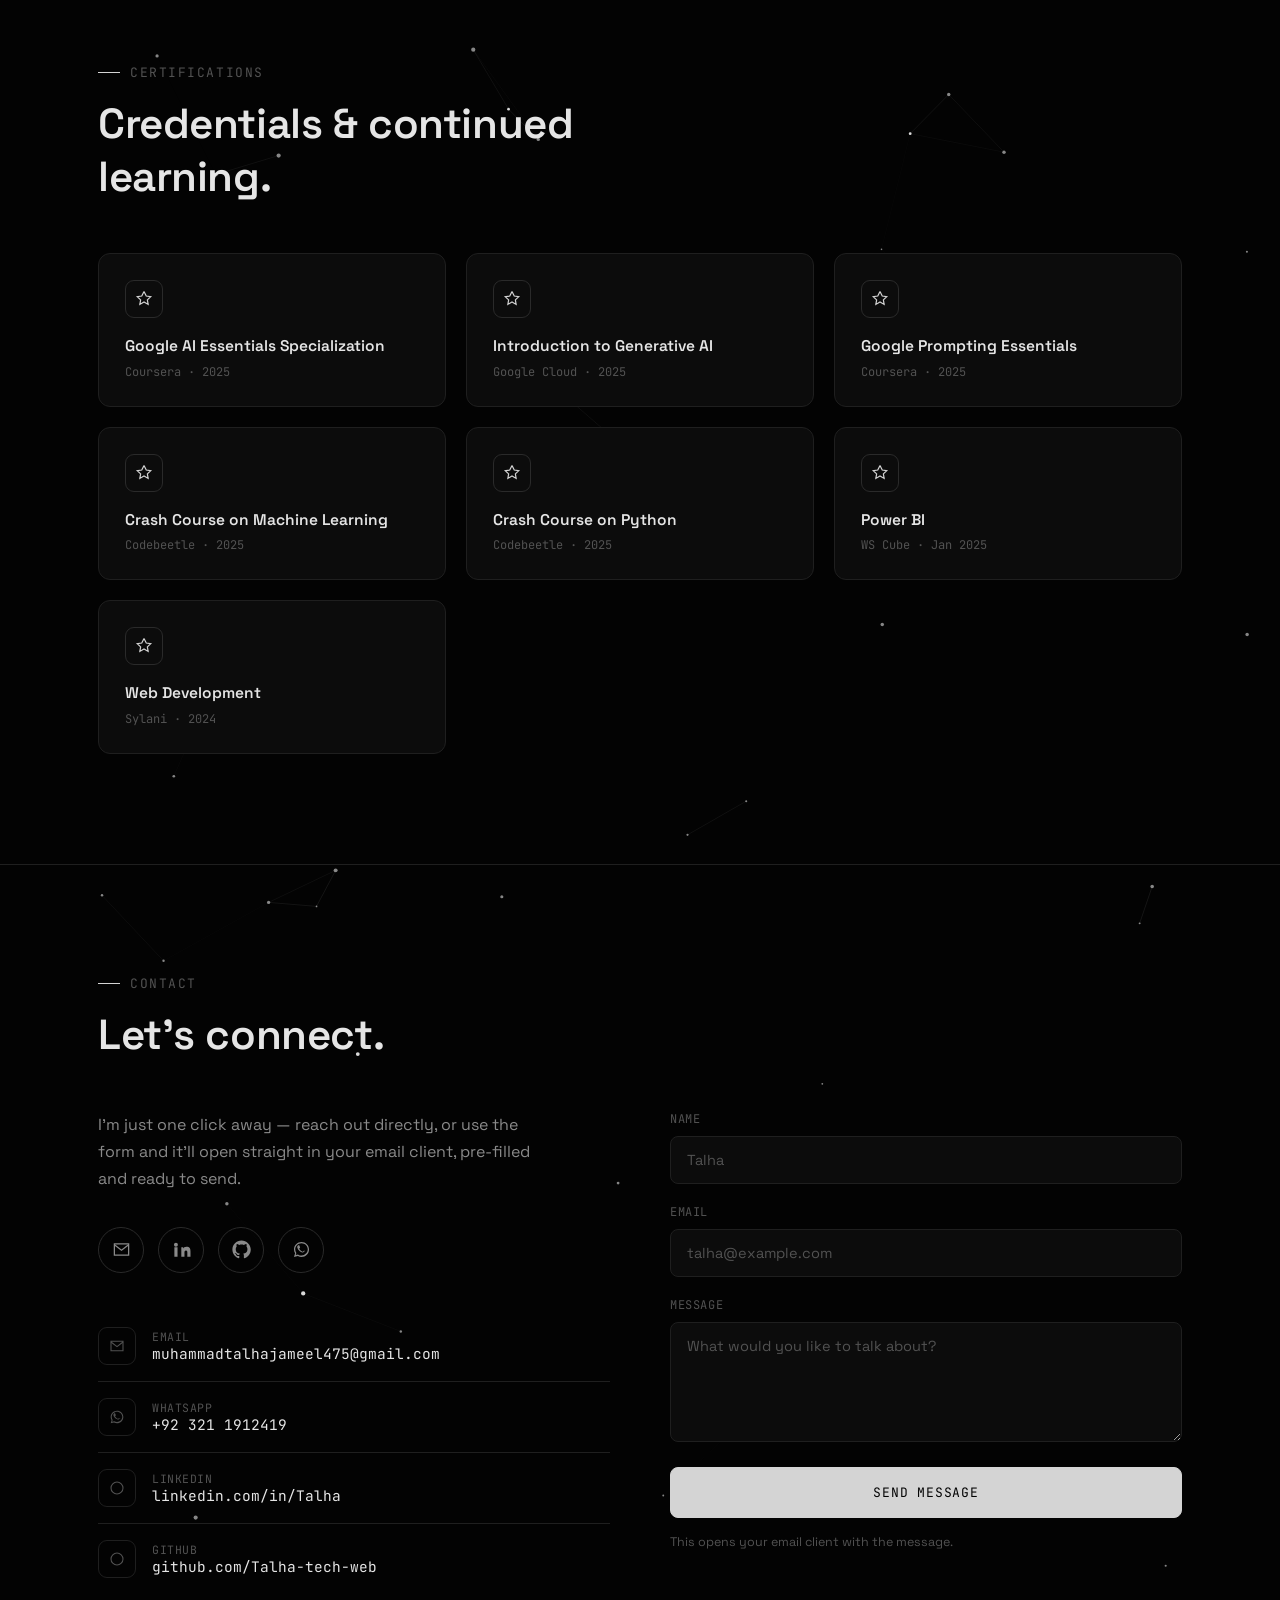
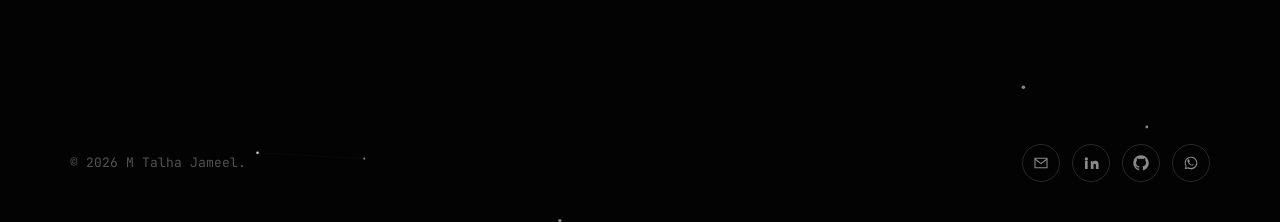
==== commit 27bdd0c9: "Update avatar display in portfolio.html Comment out the image and add a text avatar." ====
--- a/portfolio.html
+++ b/portfolio.html
@@ -117,8 +117,8 @@
           <div class="reveal">
             <div class="avatar-ring">
               <div class="avatar-inner">
-                <img src="talha%20img.jpg" alt="M Talha Jameel" style="width: 100%; height: 100%; object-fit: cover;">
-                <!-- <div class="avatar-circle">TALHA</div> -->
+                <!-- <img src="talha%20img.jpg" alt="M Talha Jameel" style="width: 100%; height: 100%; object-fit: cover;"> -->
+                <div class="avatar-circle">TALHA</div>
               </div>
             </div>
           </div>
